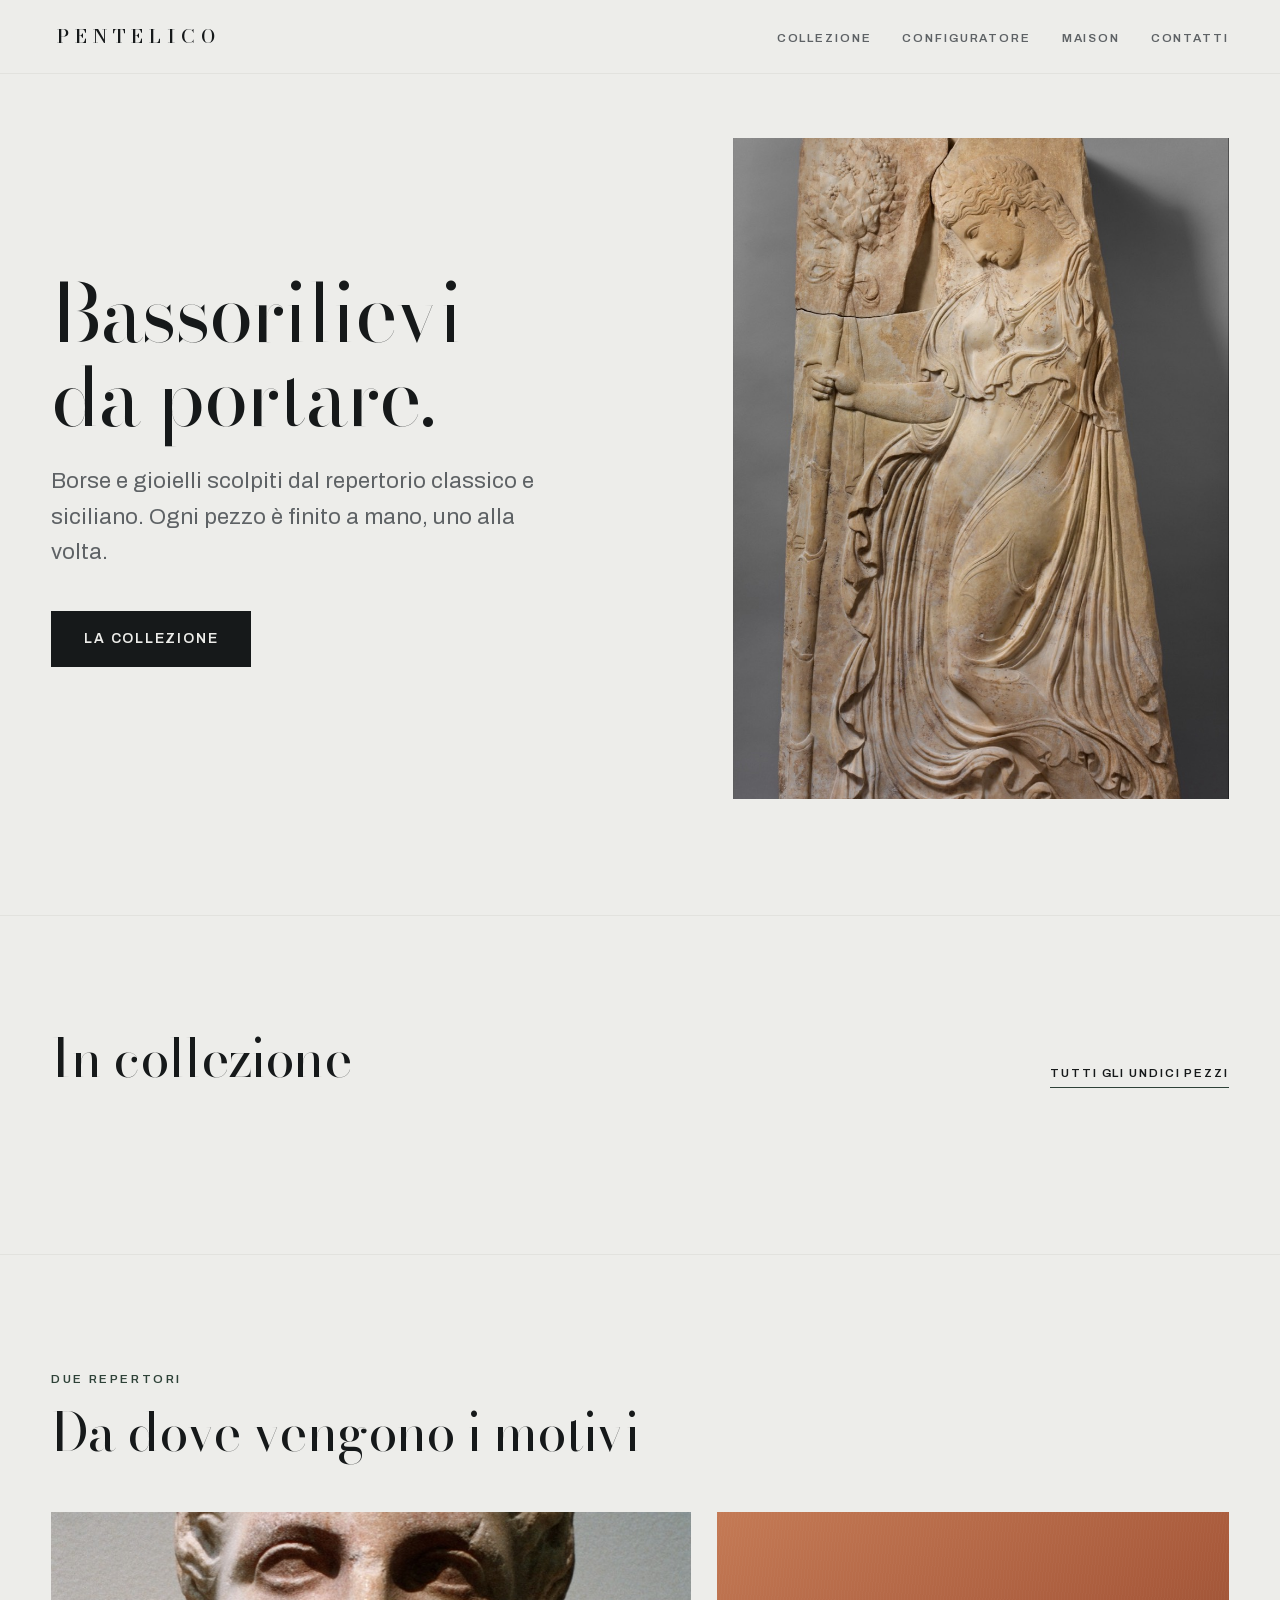
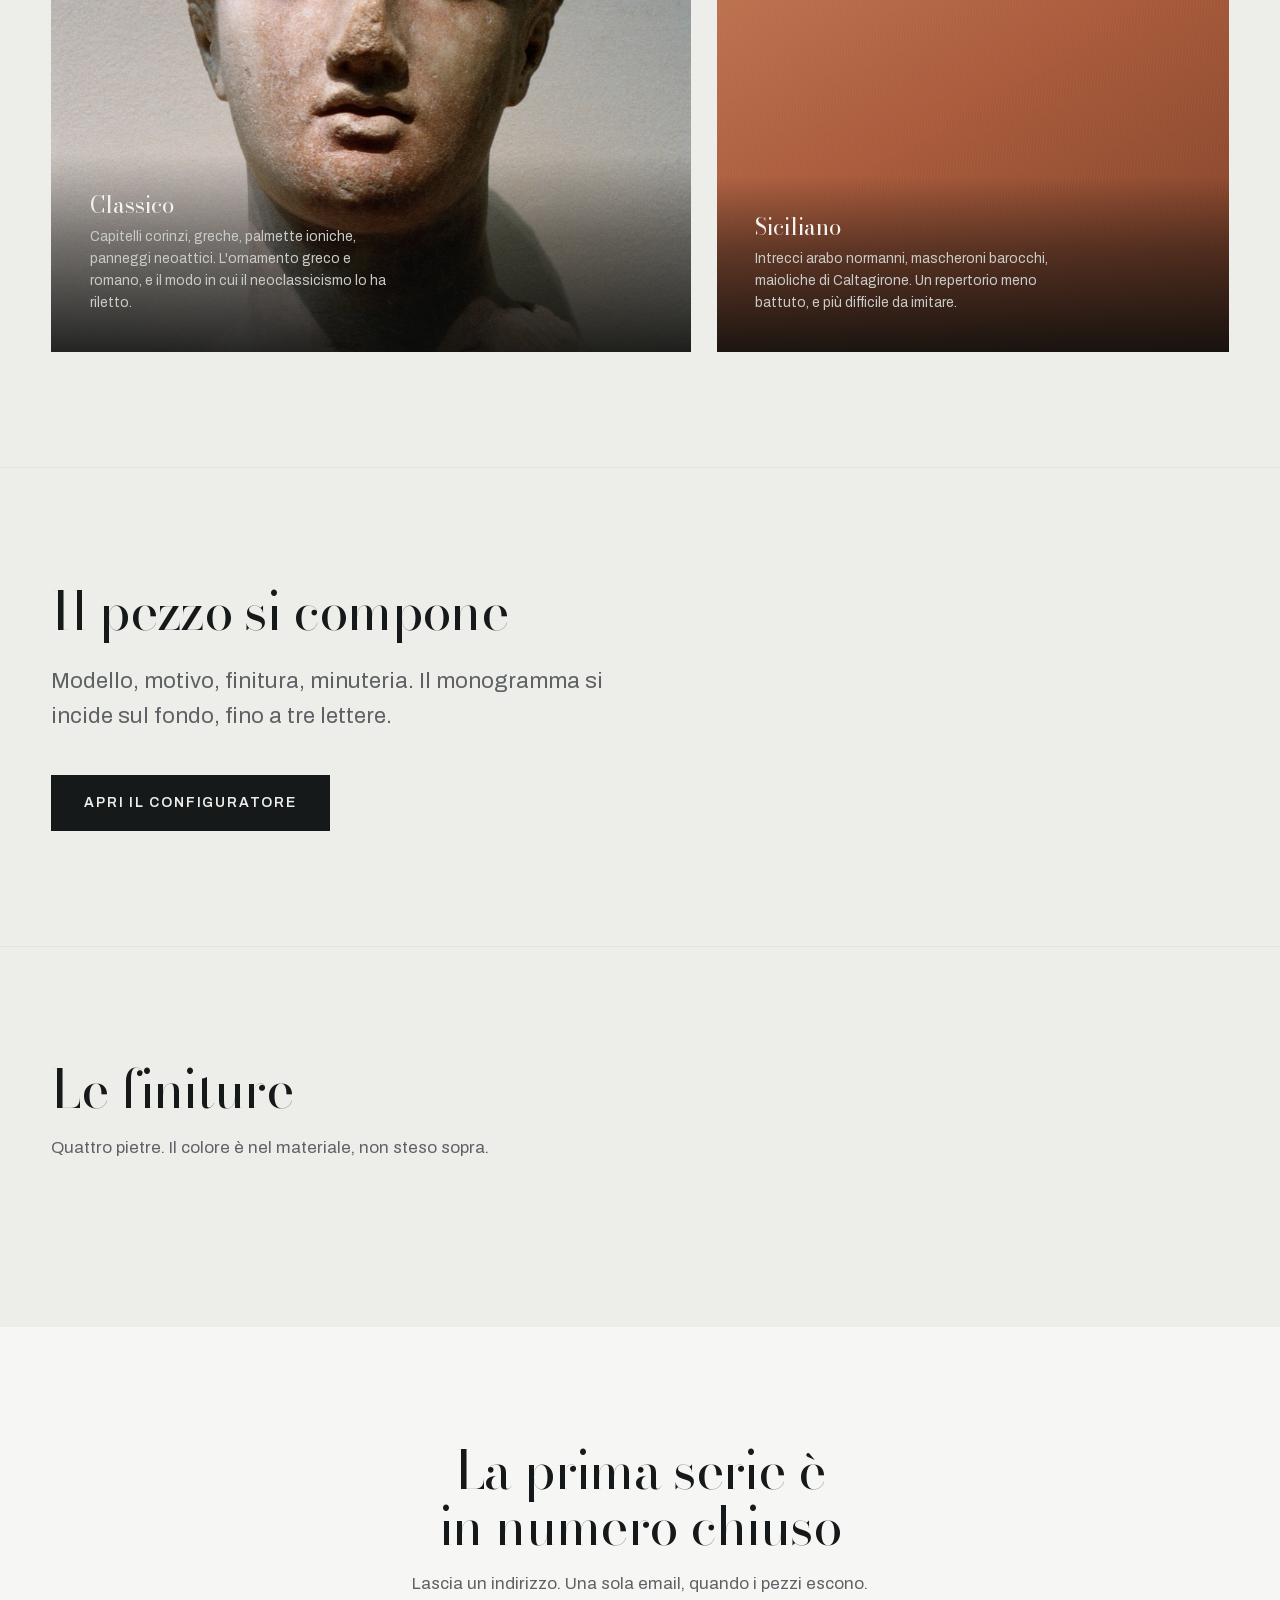
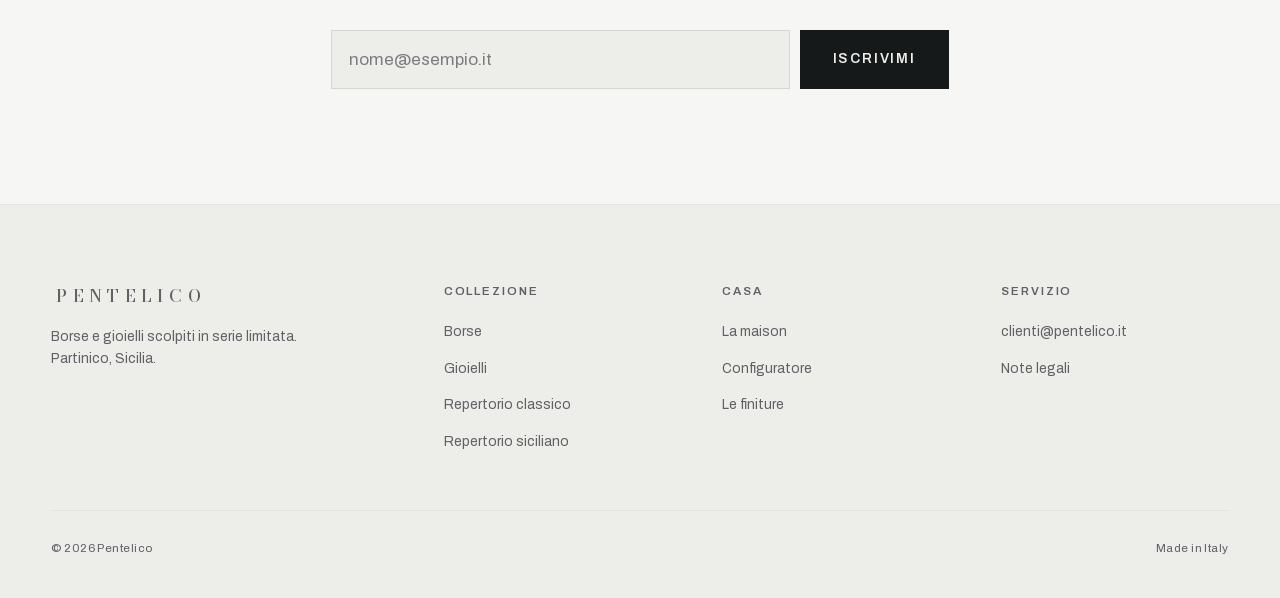
==== index.html @ 3a049d17 "Pentelico: il sito completo, catalogo e configuratore Sei pagine statiche, zero dipendenze, zero chi" ====
<!doctype html>
<html lang="it">
<head>
<meta charset="utf-8">
<script>document.documentElement.classList.add('js');</script>
<meta name="viewport" content="width=device-width, initial-scale=1">
<meta name="robots" content="noindex, nofollow">
<title>Pentelico | Bassorilievi da portare</title>
<meta name="description" content="Borse e gioielli scolpiti dal repertorio classico e siciliano. Serie limitata, finiture in marmo, minuteria in acciaio 316L.">
<link rel="canonical" href="https://www.pentelico.it/">
<meta property="og:type" content="website">
<meta property="og:locale" content="it_IT">
<meta property="og:site_name" content="Pentelico">
<meta property="og:title" content="Pentelico | Bassorilievi da portare">
<meta property="og:description" content="Borse e gioielli scolpiti dal repertorio classico e siciliano. Serie limitata, finiture in marmo, minuteria in acciaio 316L.">
<meta name="theme-color" content="#EDEDEA" media="(prefers-color-scheme: light)">
<meta name="theme-color" content="#131514" media="(prefers-color-scheme: dark)">
<link rel="preload" href="assets/fonts/bodoni-latin-var.woff2" as="font" type="font/woff2" crossorigin>
<link rel="preload" href="assets/fonts/archivo-latin-var.woff2" as="font" type="font/woff2" crossorigin>
<link rel="stylesheet" href="assets/css/site.css">
<link rel="icon" href="assets/img/favicon.svg" type="image/svg+xml">
</head>
<body>
<a class="salta" href="#contenuto">Salta al contenuto</a>
<header class="barra">
  <div class="wrap">
    <a class="marchio" href="index.html">PENTELICO</a>
    <nav aria-label="Navigazione principale">
      <button class="apri-menu" type="button" aria-expanded="false" aria-controls="menu" aria-label="Apri il menu">
        <!-- icona: Phosphor Icons, MIT -->
        <svg viewBox="0 0 256 256" fill="currentColor" aria-hidden="true"><path d="M228,128a12,12,0,0,1-12,12H40a12,12,0,0,1,0-24H216A12,12,0,0,1,228,128ZM40,76H216a12,12,0,0,0,0-24H40a12,12,0,0,0,0,24ZM216,180H40a12,12,0,0,0,0,24H216a12,12,0,0,0,0-24Z"/></svg>
      </button>
      <ul class="menu" id="menu">
        <li><a href="collezione.html">Collezione</a></li>
        <li><a href="configuratore.html">Configuratore</a></li>
        <li><a href="maison.html">Maison</a></li>
        <li><a href="index.html#iscrizione">Contatti</a></li>
      </ul>
    </nav>
  </div>
</header>

<main id="contenuto">

  <section class="apertura">
    <div class="wrap apertura-griglia">
      <div class="comparsa">
        <h1 class="display">Bassorilievi<br>da portare.</h1>
        <p class="prosa grande">Borse e gioielli scolpiti dal repertorio classico e siciliano. Ogni pezzo è finito a mano, uno alla volta.</p>
        <div class="azioni">
          <a class="btn btn-pieno" href="collezione.html">La collezione</a>
        </div>
      </div>
      <figure class="comparsa" style="--i:1">
        <img src="assets/img/menade.jpg" width="910" height="1500" fetchpriority="high"
             alt="Rilievo in marmo con una menade danzante, arte romana del I secolo, dal repertorio da cui nascono i motivi.">
      </figure>
    </div>
  </section>

  <section class="bay riga-alta">
    <div class="wrap">
      <div class="testata comparsa">
        <h2 class="display">In collezione</h2>
        <a class="altro" href="collezione.html">Tutti gli undici pezzi</a>
      </div>
      <div class="pezzi" id="evidenza"></div>
    </div>
  </section>

  <section class="bay riga-alta">
    <div class="wrap">
      <div class="comparsa">
        <p class="occhiello">Due repertori</p>
        <h2 class="display" style="margin-top:1rem">Da dove vengono i motivi</h2>
      </div>
      <div class="repertorio">
        <article class="rep comparsa">
          <img src="assets/img/testa.jpg" width="857" height="1200"
               alt="Testa in marmo di una divinità greca del IV secolo avanti Cristo.">
          <div class="rep-testo">
            <h3 class="display">Classico</h3>
            <p>Capitelli corinzi, greche, palmette ioniche, panneggi neoattici. L'ornamento greco e romano, e il modo in cui il neoclassicismo lo ha riletto.</p>
          </div>
        </article>
        <article class="rep comparsa" style="--i:1">
          <div class="lastra" style="background-image:linear-gradient(148deg,#C47A55 0%,#A95B3C 46%,#7C3F27 100%);position:absolute;inset:0"></div>
          <div class="rep-testo">
            <h3 class="display">Siciliano</h3>
            <p>Intrecci arabo normanni, mascheroni barocchi, maioliche di Caltagirone. Un repertorio meno battuto, e più difficile da imitare.</p>
          </div>
        </article>
      </div>
    </div>
  </section>

  <section class="bay riga-alta">
    <div class="wrap apertura-griglia comparsa">
      <div>
        <h2 class="display">Il pezzo si compone</h2>
        <p class="prosa grande" style="margin-top:1.5rem">Modello, motivo, finitura, minuteria. Il monogramma si incide sul fondo, fino a tre lettere.</p>
        <div class="azioni">
          <a class="btn btn-pieno" href="configuratore.html">Apri il configuratore</a>
        </div>
      </div>
      <div id="vetrina-config"></div>
    </div>
  </section>

  <section class="bay riga-alta" id="finiture">
    <div class="wrap">
      <div class="comparsa">
        <h2 class="display">Le finiture</h2>
        <p class="prosa" style="margin-top:1rem">Quattro pietre. Il colore è nel materiale, non steso sopra.</p>
      </div>
      <div class="finiture" id="griglia-finiture"></div>
    </div>
  </section>

  <section class="bay iscrizione" id="iscrizione">
    <div class="wrap comparsa">
      <h2 class="display">La prima serie è in numero chiuso</h2>
      <p class="prosa" style="margin-inline:auto;margin-top:1rem">Lascia un indirizzo. Una sola email, quando i pezzi escono.</p>
      <form id="modulo-iscrizione" novalidate>
        <div class="campo">
          <label for="email-iscrizione">Indirizzo email</label>
          <input type="email" id="email-iscrizione" name="email" required autocomplete="email" placeholder="nome@esempio.it">
        </div>
        <button type="submit" class="btn btn-pieno">Iscrivimi</button>
      </form>
      <p class="errore" id="errore-iscrizione" role="alert" hidden style="margin-top:.8rem"></p>
      <div class="esito" id="esito-iscrizione" role="status" hidden style="margin-top:2rem;text-align:left">
        <h3>Registrato.</h3>
        <p>Scriviamo una volta sola, quando la prima serie è pronta.</p>
      </div>
    </div>
  </section>

</main>
<footer class="piede">
  <div class="wrap">
    <div class="piede-griglia">
      <div>
        <a class="marchio" href="index.html">PENTELICO</a>
        <p class="prosa">Borse e gioielli scolpiti in serie limitata. Partinico, Sicilia.</p>
      </div>
      <div>
        <h3>Collezione</h3>
        <ul>
          <li><a href="collezione.html?tipo=borsa">Borse</a></li>
          <li><a href="collezione.html?tipo=gioiello">Gioielli</a></li>
          <li><a href="collezione.html?rep=classico">Repertorio classico</a></li>
          <li><a href="collezione.html?rep=siciliano">Repertorio siciliano</a></li>
        </ul>
      </div>
      <div>
        <h3>Casa</h3>
        <ul>
          <li><a href="maison.html">La maison</a></li>
          <li><a href="configuratore.html">Configuratore</a></li>
          <li><a href="index.html#finiture">Le finiture</a></li>
        </ul>
      </div>
      <div>
        <h3>Servizio</h3>
        <ul>
          <li><a href="mailto:clienti@pentelico.it">clienti@pentelico.it</a></li>
          <li><a href="legale.html">Note legali</a></li>
        </ul>
      </div>
    </div>
    <!-- TODO prima del lancio: ragione sociale e partita IVA su questa riga. -->
    <div class="coda">
      <span>&copy; 2026 Pentelico</span>
      <span>Made in Italy</span>
    </div>
  </div>
</footer>
<script src="assets/js/catalogo.js" defer></script>
<script src="assets/js/site.js" defer></script>
<script>
(function () {
  var C = window.PENTELICO;
  document.getElementById('evidenza').innerHTML =
    C.prodotti.filter(function (p) { return p.evidenza; }).map(window.PENTELICO_PEZZO).join('');
  document.getElementById('vetrina-config').innerHTML =
    window.PENTELICO_LASTRA('bardiglio', 'Su misura');
  document.getElementById('griglia-finiture').innerHTML = C.finiture.map(function (f, i) {
    return '<div class="fin comparsa" style="--i:' + i + '">' +
      window.PENTELICO_LASTRA(f.id, f.nome.split(' ').pop()) +
      '<h3>' + f.nome + '</h3><p>' + f.nota + '</p></div>';
  }).join('');
  window.PENTELICO_OSSERVA(document);
})();
</script>
</body>
</html>
---- assets/css/site.css ----
/* =========================================================================
   PENTELICO
   Display: Bodoni Moda, il carattere del neoclassicismo (Parma, 1790).
   Testo:   Archivo. Entrambi ospitati qui, nessuna chiamata esterna.
   Tema:    marmo (chiaro) di default, notte se il sistema lo chiede.
   Angoli:  raggio 0 ovunque. La pietra non ha angoli stondati.
   ========================================================================= */

@font-face {
  font-family: 'Bodoni Moda';
  src: url('../fonts/bodoni-latin-var.woff2') format('woff2-variations');
  font-weight: 400 700;
  font-style: normal;
  font-display: swap;
}
@font-face {
  font-family: 'Archivo';
  src: url('../fonts/archivo-latin-var.woff2') format('woff2-variations');
  font-weight: 400 600;
  font-style: normal;
  font-display: swap;
}

/* ───────── token: marmo ───────── */
:root {
  --bg:        #EDEDEA;
  --surface:   #F6F6F4;
  --sunken:    #E4E4E0;
  --line:      #D6D6D1;
  --line-soft: #E2E2DE;
  --ink:       #16191A;
  --ink-dim:   #5E6265;
  --verde:     #2E4238;
  --su-verde:  #F6F6F4;

  --step--2: clamp(0.70rem, 0.69rem + 0.06vw, 0.74rem);
  --step--1: clamp(0.80rem, 0.78rem + 0.10vw, 0.86rem);
  --step-0:  clamp(0.98rem, 0.96rem + 0.14vw, 1.06rem);
  --step-1:  clamp(1.18rem, 1.10rem + 0.36vw, 1.40rem);
  --step-2:  clamp(1.55rem, 1.32rem + 1.10vw, 2.30rem);
  --step-3:  clamp(2.00rem, 1.55rem + 2.30vw, 3.30rem);
  --step-4:  clamp(2.60rem, 1.70rem + 4.60vw, 5.00rem);

  --gutter: clamp(1.25rem, 4vw, 3.75rem);
  --bay:    clamp(4.5rem, 9vw, 9rem);
  --wrap:   1360px;
  --ease:   cubic-bezier(.16, 1, .3, 1);
  color-scheme: light;
}

/* ───────── token: notte ───────── */
@media (prefers-color-scheme: dark) {
  :root {
    --bg:        #131514;
    --surface:   #1A1D1B;
    --sunken:    #0E100F;
    --line:      #2B2F2C;
    --line-soft: #212523;
    --ink:       #EDEDEA;
    --ink-dim:   #979B98;
    --verde:     #9DB3A3;
    --su-verde:  #131514;
    color-scheme: dark;
  }
}

/* ───────── reset ───────── */
*, *::before, *::after { box-sizing: border-box; }
* { margin: 0; }
html { -webkit-text-size-adjust: 100%; scroll-behavior: smooth; }
@media (prefers-reduced-motion: reduce) { html { scroll-behavior: auto; } }

body {
  background: var(--bg);
  color: var(--ink);
  font-family: 'Archivo', system-ui, -apple-system, sans-serif;
  font-size: var(--step-0);
  line-height: 1.6;
  font-synthesis-weight: none;
  -webkit-font-smoothing: antialiased;
  overflow-x: hidden;
}
img { display: block; max-width: 100%; height: auto; }
svg { display: block; }
button, input, select, textarea { font: inherit; color: inherit; border-radius: 0; }
button { background: none; border: 0; cursor: pointer; }
a { color: inherit; }
:focus-visible { outline: 2px solid var(--verde); outline-offset: 3px; }
[hidden] { display: none !important; }

.wrap { width: 100%; max-width: var(--wrap); margin-inline: auto; padding-inline: var(--gutter); }
.wrap-stretto { max-width: 880px; }

.salta { position: absolute; left: -9999px; top: 0; background: var(--ink); color: var(--bg); padding: .75rem 1rem; z-index: 200; }
.salta:focus { left: 0; }

/* ───────── tipografia ───────── */
.display {
  font-family: 'Bodoni Moda', 'Didot', 'Times New Roman', serif;
  font-optical-sizing: auto;
  font-weight: 400;
  letter-spacing: -0.012em;
  line-height: 1.06;
  text-wrap: balance;
}
h1.display { font-size: var(--step-4); }
h2.display { font-size: var(--step-3); }
h3.display { font-size: var(--step-1); line-height: 1.2; letter-spacing: 0; }

.occhiello {
  font-family: 'Archivo', sans-serif;
  font-size: var(--step--2);
  font-weight: 600;
  letter-spacing: 0.22em;
  text-transform: uppercase;
  color: var(--verde);
}
.prosa { max-width: 60ch; color: var(--ink-dim); }
.prosa + .prosa { margin-top: 1rem; }
.grande { font-size: var(--step-1); }

/* ───────── bottoni ───────── */
.btn {
  display: inline-flex; align-items: center; justify-content: center; gap: .7rem;
  white-space: nowrap; padding: 1rem 2rem;
  font-size: var(--step--1); font-weight: 600;
  letter-spacing: 0.13em; text-transform: uppercase; text-decoration: none;
  border: 1px solid transparent;
  transition: transform .3s var(--ease), background-color .3s var(--ease),
              border-color .3s var(--ease), color .3s var(--ease);
}
.btn-pieno { background: var(--ink); color: var(--bg); }
.btn-pieno:hover { transform: translateY(-2px); }
.btn-vuoto { border-color: var(--ink); color: var(--ink); }
.btn-vuoto:hover { background: var(--ink); color: var(--bg); transform: translateY(-2px); }
.btn:active { transform: translateY(0) scale(.985); }
.btn[disabled] { opacity: .45; pointer-events: none; }
.btn-largo { width: 100%; }
@media (prefers-reduced-motion: reduce) { .btn, .btn:hover { transition: none; transform: none; } }

/* ───────── barra ───────── */
.barra {
  position: sticky; top: 0; z-index: 60; height: 74px; display: flex; align-items: center;
  background: color-mix(in srgb, var(--bg) 86%, transparent);
  backdrop-filter: blur(16px); -webkit-backdrop-filter: blur(16px);
  border-bottom: 1px solid var(--line-soft);
}
@supports not (backdrop-filter: blur(1px)) { .barra { background: var(--bg); } }
.barra .wrap { display: flex; align-items: center; justify-content: space-between; gap: 1.5rem; }
.marchio {
  font-family: 'Bodoni Moda', serif; font-weight: 500; font-size: 1.22rem;
  letter-spacing: 0.30em; text-decoration: none; text-indent: 0.30em; white-space: nowrap;
}
.menu { display: flex; align-items: center; gap: clamp(1.2rem, 2.4vw, 2.4rem); list-style: none; padding: 0; }
.menu a {
  font-size: var(--step--2); font-weight: 600; letter-spacing: 0.16em; text-transform: uppercase;
  text-decoration: none; color: var(--ink-dim); padding-block: .5rem;
  border-bottom: 1px solid transparent; transition: color .25s var(--ease), border-color .25s var(--ease);
}
.menu a:hover, .menu a[aria-current="page"] { color: var(--ink); border-bottom-color: var(--verde); }
.barra .btn { padding: .7rem 1.3rem; }
.apri-menu { display: none; padding: .5rem; margin-right: -.5rem; }
.apri-menu svg { width: 1.5rem; height: 1.5rem; }

@media (max-width: 900px) {
  .barra .btn { display: none; }
  .apri-menu { display: block; }
  .menu {
    position: fixed; inset: 74px 0 auto 0; z-index: 59;
    flex-direction: column; align-items: stretch; gap: 0;
    background: var(--bg); border-bottom: 1px solid var(--line);
    padding: 1rem var(--gutter) 2rem;
  }
  .menu[hidden] { display: none; }
  .menu a { font-size: var(--step-0); letter-spacing: .08em; padding-block: 1rem; border-bottom: 1px solid var(--line-soft); }
}

/* ───────── lastre: il materiale ───────── */
/* Non sono fotografie di prodotto: sono campioni di finitura.
   Quando arrivano gli scatti, un <img> prende il posto del <div>. */
.lastra { position: relative; overflow: hidden; background: var(--sunken); isolation: isolate; }
.lastra::after {
  content: ""; position: absolute; inset: 0; z-index: 2; pointer-events: none; opacity: .42;
  background-image: repeating-linear-gradient(96deg, rgb(255 255 255 / .05) 0 1px, transparent 1px 3px);
}
.lastra > .sigla {
  position: absolute; inset-inline: 0; bottom: 1.1rem; z-index: 3; text-align: center;
  font-family: 'Bodoni Moda', serif; font-size: var(--step--2);
  letter-spacing: 0.30em; text-transform: uppercase; opacity: .55;
}
.f-scuro { color: #16191A; }
.f-chiaro { color: #F6F6F4; }

/* ───────── apertura ───────── */
.apertura { padding-block: clamp(2.5rem, 5vw, 4.5rem) var(--bay); }
.apertura-griglia {
  display: grid; grid-template-columns: minmax(0, 1fr) minmax(0, .82fr);
  gap: clamp(2rem, 6vw, 5.5rem); align-items: center;
}
.apertura h1 { margin-bottom: 1.5rem; }
.apertura .prosa { font-size: var(--step-1); max-width: 40ch; }
.azioni { display: flex; flex-wrap: wrap; gap: .8rem; margin-top: 2.5rem; }
.apertura figure { margin: 0; }
.apertura img { width: 100%; aspect-ratio: 3 / 4; object-fit: cover; object-position: 50% 30%; }
@media (max-width: 940px) {
  .apertura-griglia { grid-template-columns: 1fr; gap: 2.5rem; }
  .apertura img { aspect-ratio: 4 / 3; }
}

/* ───────── sezioni ───────── */
.bay { padding-block: var(--bay); }
.riga-alta { border-top: 1px solid var(--line-soft); }
.testata { display: flex; flex-wrap: wrap; align-items: baseline; justify-content: space-between; gap: 1rem 2rem; }
.testata .altro {
  font-size: var(--step--2); font-weight: 600; letter-spacing: .16em; text-transform: uppercase;
  text-decoration: none; border-bottom: 1px solid var(--verde); padding-bottom: .25rem;
}

/* ───────── griglia dei pezzi ───────── */
.pezzi { display: grid; grid-template-columns: repeat(4, minmax(0, 1fr)); gap: clamp(1rem, 2vw, 1.75rem); margin-top: clamp(2.5rem, 4vw, 3.5rem); }
.pezzi-3 { grid-template-columns: repeat(3, minmax(0, 1fr)); }
@media (max-width: 1000px) { .pezzi, .pezzi-3 { grid-template-columns: repeat(2, minmax(0, 1fr)); } }
@media (max-width: 560px)  { .pezzi, .pezzi-3 { grid-template-columns: 1fr; gap: 2rem; } }

.pezzo { display: block; text-decoration: none; }
.pezzo .lastra { aspect-ratio: 4 / 5; transition: transform .5s var(--ease); }
.pezzo:hover .lastra { transform: translateY(-4px); }
.pezzo-dati { display: flex; justify-content: space-between; align-items: baseline; gap: 1rem; margin-top: .95rem; }
.pezzo-nome { font-family: 'Bodoni Moda', serif; font-size: var(--step-1); letter-spacing: 0; }
.pezzo-prezzo { font-family: 'Bodoni Moda', serif; font-size: var(--step-0); white-space: nowrap; }
.pezzo-sogg { color: var(--ink-dim); font-size: var(--step--1); margin-top: .15rem; max-width: 32ch; }
@media (prefers-reduced-motion: reduce) { .pezzo:hover .lastra { transform: none; } }

/* ───────── repertorio: due lastre grandi ───────── */
.repertorio { display: grid; grid-template-columns: minmax(0, 1.25fr) minmax(0, 1fr); gap: clamp(1rem, 2vw, 1.75rem); margin-top: clamp(2.5rem, 4vw, 3.5rem); }
.rep { position: relative; overflow: hidden; min-height: 440px; display: flex; align-items: flex-end; }
.rep img { position: absolute; inset: 0; width: 100%; height: 100%; object-fit: cover; z-index: 0; }
.rep-testo {
  position: relative; z-index: 2; width: 100%; padding: clamp(1.5rem, 3vw, 2.5rem);
  background: linear-gradient(to top, rgb(10 12 11 / .88) 0%, rgb(10 12 11 / .45) 58%, transparent 100%);
  color: #F2F2EF;
}
.rep-testo p { color: #C9CBC8; font-size: var(--step--1); margin-top: .45rem; max-width: 38ch; }
@media (max-width: 820px) { .repertorio { grid-template-columns: 1fr; } .rep { min-height: 340px; } }

/* ───────── finiture in fila ───────── */
.finiture { display: grid; grid-template-columns: repeat(4, minmax(0, 1fr)); gap: clamp(1rem, 2vw, 1.5rem); margin-top: clamp(2.5rem, 4vw, 3.5rem); }
.fin .lastra { aspect-ratio: 1 / 1; }
.fin h3 { font-family: 'Bodoni Moda', serif; font-size: var(--step-1); margin-top: .9rem; }
.fin p { color: var(--ink-dim); font-size: var(--step--1); margin-top: .2rem; }
@media (max-width: 760px) { .finiture { grid-template-columns: repeat(2, minmax(0, 1fr)); } }

/* ───────── filtri ───────── */
.filtri { display: flex; flex-wrap: wrap; gap: .5rem; margin-top: 2.5rem; padding-bottom: 2rem; border-bottom: 1px solid var(--line-soft); }
.filtro {
  padding: .6rem 1.15rem; border: 1px solid var(--line);
  font-size: var(--step--2); font-weight: 600; letter-spacing: .13em; text-transform: uppercase;
  color: var(--ink-dim); transition: all .25s var(--ease);
}
.filtro:hover { border-color: var(--ink); color: var(--ink); }
.filtro[aria-pressed="true"] { background: var(--ink); border-color: var(--ink); color: var(--bg); }
.conteggio { margin-top: 1.75rem; font-size: var(--step--1); color: var(--ink-dim); }
.vuoto { padding: 4rem 0; text-align: center; color: var(--ink-dim); }

/* ───────── scheda prodotto ───────── */
.scheda { display: grid; grid-template-columns: minmax(0, 1.1fr) minmax(0, .9fr); gap: clamp(2rem, 5vw, 4.5rem); align-items: start; padding-block: clamp(2rem, 4vw, 3.5rem) var(--bay); }
.scheda-vista { position: sticky; top: 100px; }
.scheda-vista .lastra { aspect-ratio: 4 / 5; }
.scheda h1 { margin-bottom: .5rem; }
.scheda .soggetto { color: var(--ink-dim); font-size: var(--step-1); }
.scheda .prezzo { font-family: 'Bodoni Moda', serif; font-size: var(--step-2); margin-block: 1.75rem 1.5rem; }
.dettagli { list-style: none; padding: 0; margin-top: 2.5rem; border-top: 1px solid var(--line-soft); }
.dettagli li { display: flex; justify-content: space-between; gap: 2rem; padding: .85rem 0; border-bottom: 1px solid var(--line-soft); font-size: var(--step--1); }
.dettagli dt, .dettagli .voce { color: var(--ink-dim); }
.dettagli .valore { text-align: right; }
@media (max-width: 900px) { .scheda { grid-template-columns: 1fr; } .scheda-vista { position: static; } }

/* ───────── scelte: finiture e minuterie ───────── */
.scelta { margin-top: 2rem; }
.scelta > .etichetta { display: flex; justify-content: space-between; align-items: baseline; gap: 1rem; margin-bottom: .8rem; font-size: var(--step--2); font-weight: 600; letter-spacing: .16em; text-transform: uppercase; color: var(--ink-dim); }
.scelta > .etichetta .scelto { letter-spacing: .02em; text-transform: none; font-weight: 400; color: var(--ink); font-family: 'Bodoni Moda', serif; font-size: var(--step-0); }
.gruppo { display: flex; flex-wrap: wrap; gap: .6rem; }
.pastiglia { padding: .7rem 1.1rem; border: 1px solid var(--line); font-size: var(--step--1); transition: all .25s var(--ease); }
.pastiglia:hover { border-color: var(--ink); }
.pastiglia[aria-pressed="true"] { border-color: var(--ink); box-shadow: inset 0 0 0 1px var(--ink); }
.campione { display: flex; align-items: center; gap: .6rem; }
.campione i { width: 1.15rem; height: 1.15rem; display: block; border: 1px solid rgb(0 0 0 / .18); }

/* ───────── configuratore ───────── */
.config { display: grid; grid-template-columns: minmax(0, 1fr) minmax(0, .92fr); gap: clamp(2rem, 5vw, 4.5rem); align-items: start; padding-block: clamp(2rem, 4vw, 3.5rem) var(--bay); }
.config-vista { position: sticky; top: 100px; }
.config-vista .lastra { aspect-ratio: 4 / 5; transition: background-image .5s var(--ease); }
.passo { padding-block: 2rem; border-top: 1px solid var(--line-soft); }
.passo:first-of-type { border-top: 0; padding-top: 0; }
.passo h2 { font-family: 'Bodoni Moda', serif; font-size: var(--step-1); margin-bottom: 1rem; }
.riepilogo { margin-top: 2.5rem; padding: 1.75rem; background: var(--surface); border: 1px solid var(--line); }
.riepilogo dl { display: grid; grid-template-columns: auto 1fr; gap: .55rem 1.5rem; font-size: var(--step--1); margin-bottom: 1.5rem; }
.riepilogo dt { color: var(--ink-dim); }
.riepilogo dd { margin: 0; text-align: right; }
.riepilogo .totale { display: flex; justify-content: space-between; align-items: baseline; padding-top: 1.25rem; border-top: 1px solid var(--line); margin-bottom: 1.5rem; }
.riepilogo .totale span { font-size: var(--step--2); font-weight: 600; letter-spacing: .16em; text-transform: uppercase; color: var(--ink-dim); }
.riepilogo .totale strong { font-family: 'Bodoni Moda', serif; font-size: var(--step-2); font-weight: 400; }
.interruttore { display: flex; align-items: flex-start; gap: .75rem; font-size: var(--step--1); color: var(--ink-dim); }
.interruttore input { margin-top: .3rem; width: 1.05rem; height: 1.05rem; accent-color: var(--verde); flex: none; }
.iniziali { margin-top: .9rem; }
.iniziali input { width: 9rem; background: var(--bg); border: 1px solid var(--line); padding: .7rem .9rem; text-transform: uppercase; letter-spacing: .2em; }
@media (max-width: 900px) { .config { grid-template-columns: 1fr; } .config-vista { position: static; } }

/* ───────── modulo ───────── */
.campo { display: grid; gap: .5rem; margin-bottom: 1.1rem; }
.campo label { font-size: var(--step--2); font-weight: 600; letter-spacing: .16em; text-transform: uppercase; color: var(--ink-dim); }
.campo input { background: var(--bg); border: 1px solid var(--line); padding: .95rem 1.05rem; transition: border-color .25s var(--ease); }
.campo input::placeholder { color: var(--ink-dim); opacity: .8; }
.campo input:hover { border-color: var(--ink-dim); }
.errore { font-size: var(--step--1); color: #B3402B; font-weight: 600; }
@media (prefers-color-scheme: dark) { .errore { color: #E68F79; } }
.esito { border: 1px solid var(--line); border-left: 3px solid var(--verde); background: var(--surface); padding: 1.4rem 1.6rem; }
.esito h3 { font-family: 'Bodoni Moda', serif; font-size: var(--step-1); margin-bottom: .35rem; }
.esito p { color: var(--ink-dim); font-size: var(--step--1); }

.iscrizione { background: var(--surface); }
.iscrizione .wrap { max-width: 720px; text-align: center; }
.iscrizione form { display: flex; gap: .6rem; margin-top: 2rem; }
.iscrizione .campo { flex: 1; margin: 0; }
.iscrizione .campo label { position: absolute; left: -9999px; }
@media (max-width: 620px) { .iscrizione form { flex-direction: column; } }

/* ───────── piede ───────── */
.piede { border-top: 1px solid var(--line-soft); padding-block: clamp(3.5rem, 6vw, 5rem) 2.5rem; }
.piede-griglia { display: grid; grid-template-columns: minmax(0, 1.5fr) repeat(3, minmax(0, 1fr)); gap: clamp(2rem, 4vw, 3.5rem); margin-bottom: 3.5rem; }
.piede .marchio { font-size: 1.1rem; display: inline-block; margin-bottom: 1rem; }
.piede h3 { font-size: var(--step--2); font-weight: 600; letter-spacing: .16em; text-transform: uppercase; color: var(--ink-dim); margin-bottom: 1rem; }
.piede ul { list-style: none; padding: 0; display: grid; gap: .6rem; }
.piede a { font-size: var(--step--1); color: var(--ink-dim); text-decoration: none; transition: color .25s var(--ease); }
.piede a:hover { color: var(--ink); }
.piede .prosa { font-size: var(--step--1); max-width: 34ch; }
.coda { border-top: 1px solid var(--line-soft); padding-top: 1.75rem; display: flex; flex-wrap: wrap; gap: .6rem 2rem; justify-content: space-between; font-size: var(--step--2); color: var(--ink-dim); letter-spacing: .04em; }
@media (max-width: 860px) { .piede-griglia { grid-template-columns: 1fr 1fr; } }
@media (max-width: 520px) { .piede-griglia { grid-template-columns: 1fr; } }

/* ───────── pagine di testo ───────── */
.testo { padding-block: clamp(3.5rem, 7vw, 6rem); }
.testo .wrap { max-width: 780px; }
.testo h1 { margin-bottom: 1.5rem; }
.testo h2 { font-family: 'Bodoni Moda', serif; font-size: var(--step-2); font-weight: 400; margin-top: 3rem; margin-bottom: 1rem; padding-top: 1.75rem; border-top: 1px solid var(--line-soft); }
.testo p, .testo li { color: var(--ink-dim); max-width: 68ch; }
.testo p + p { margin-top: 1rem; }
.testo ul { margin-top: 1rem; padding-left: 1.1rem; display: grid; gap: .5rem; }
.testo a { color: var(--ink); text-decoration-color: var(--verde); text-underline-offset: 3px; }
.testo .aggiornato { font-size: var(--step--1); margin-top: 3rem; }
.centrata { min-height: 58vh; display: grid; place-content: center; text-align: center; gap: 1.5rem; }
.centrata .azioni { justify-content: center; }

/* ───────── comparsa ───────── */
@media (prefers-reduced-motion: no-preference) {
  .js .comparsa { opacity: 0; transform: translateY(20px); transition: opacity .8s var(--ease), transform .8s var(--ease); transition-delay: calc(var(--i, 0) * 80ms); }
  .js .comparsa.vista { opacity: 1; transform: none; }
}
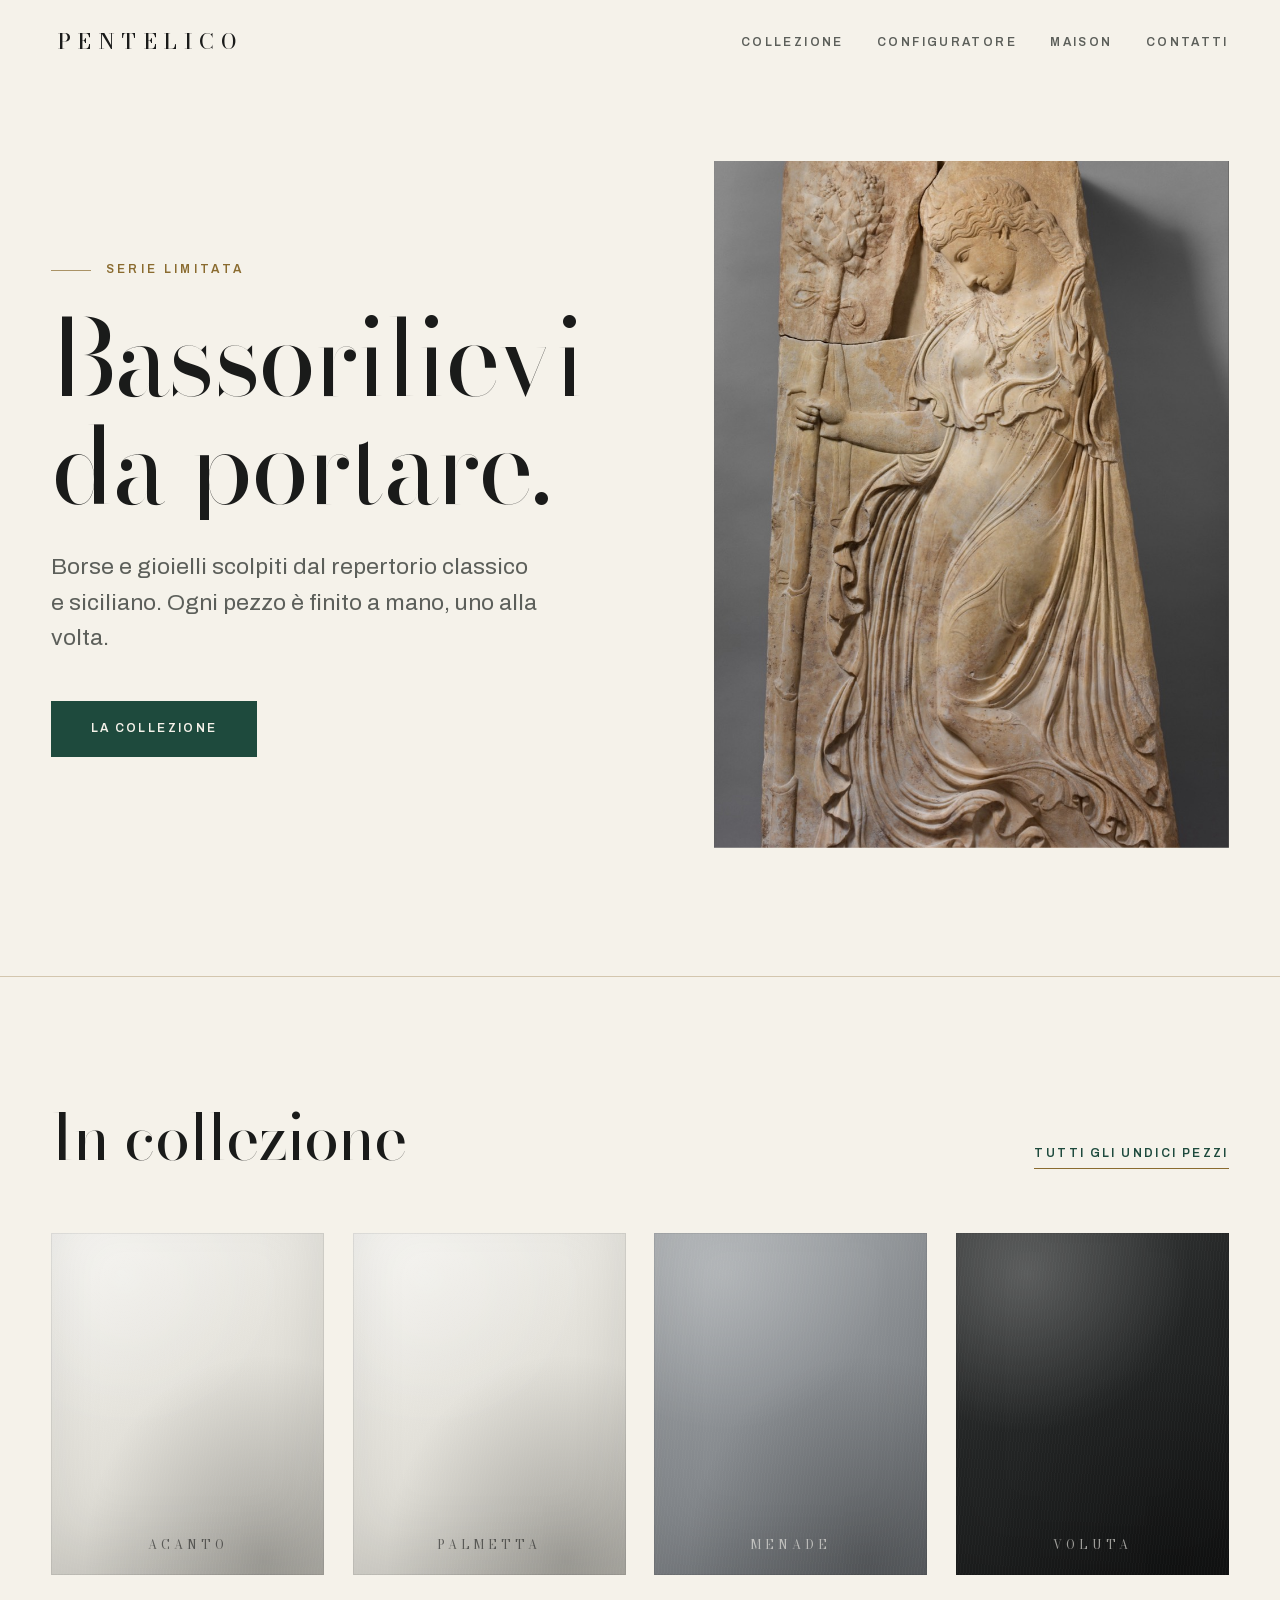
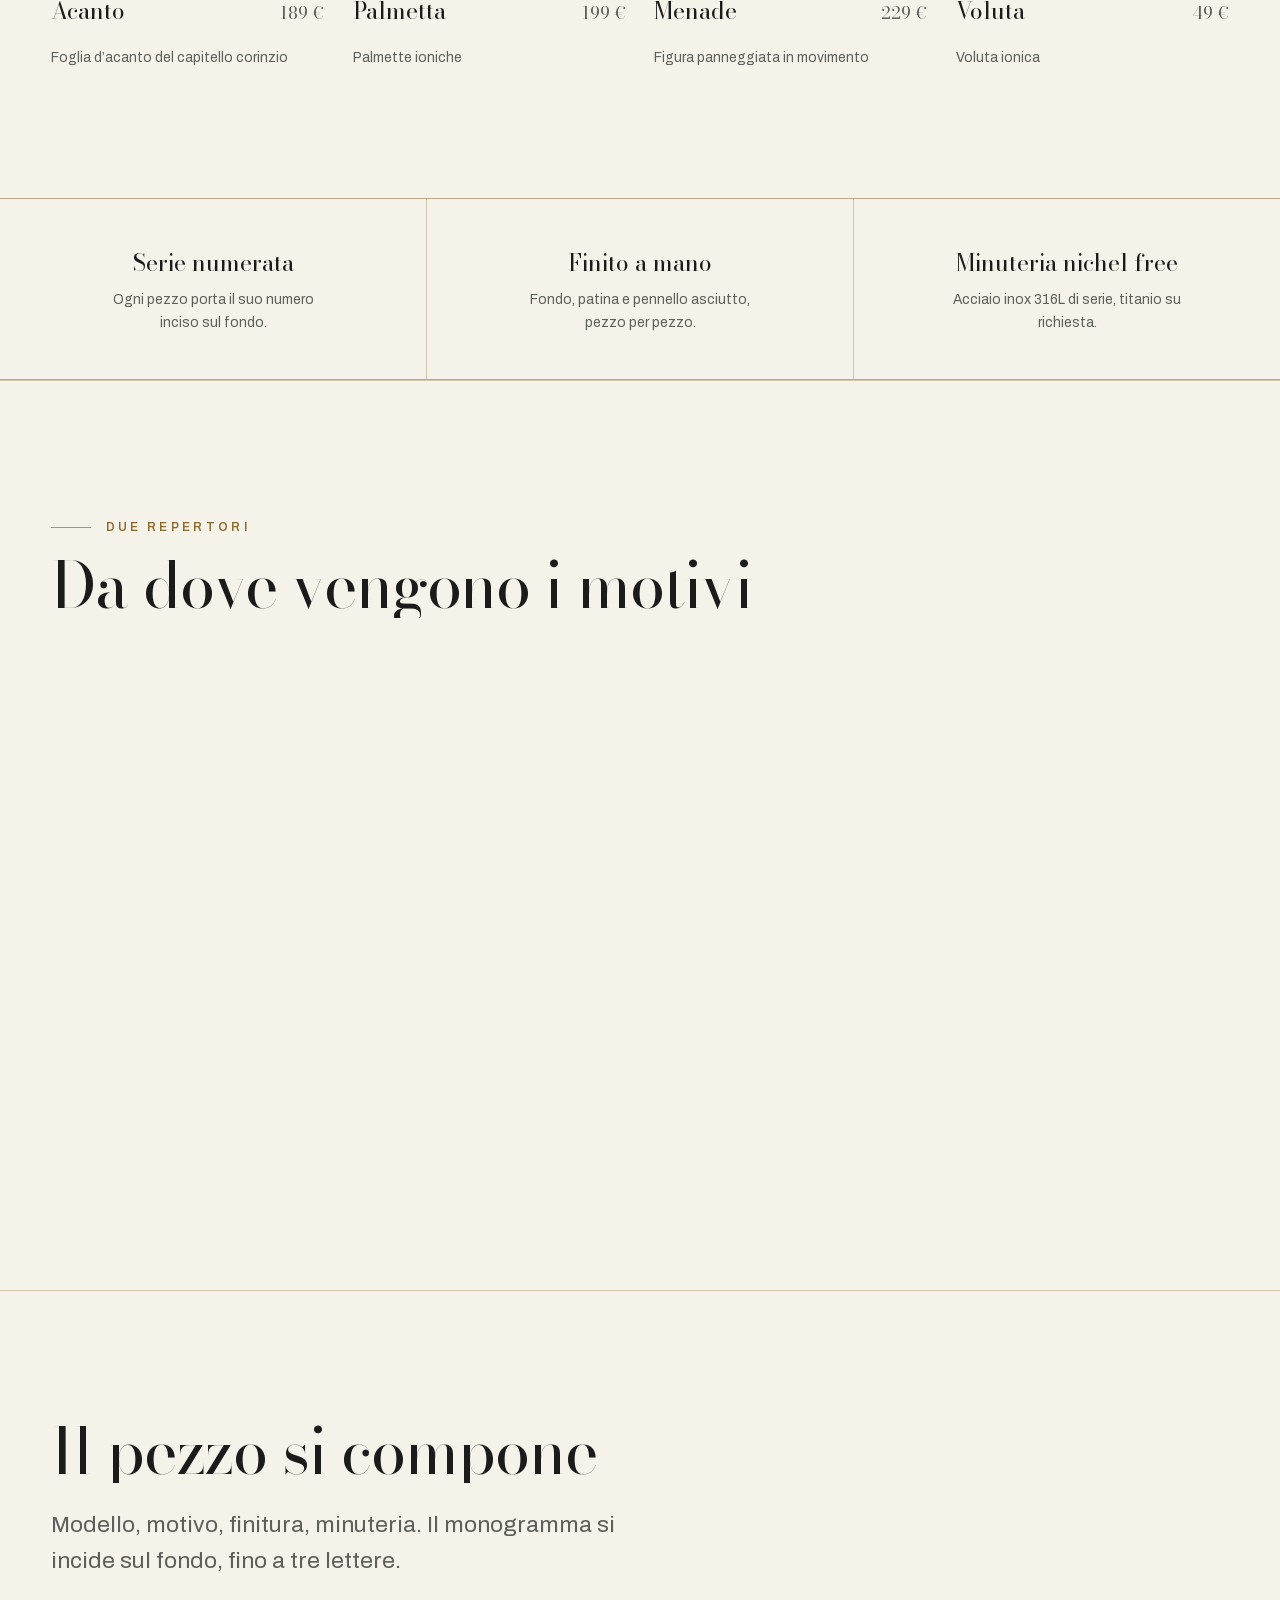
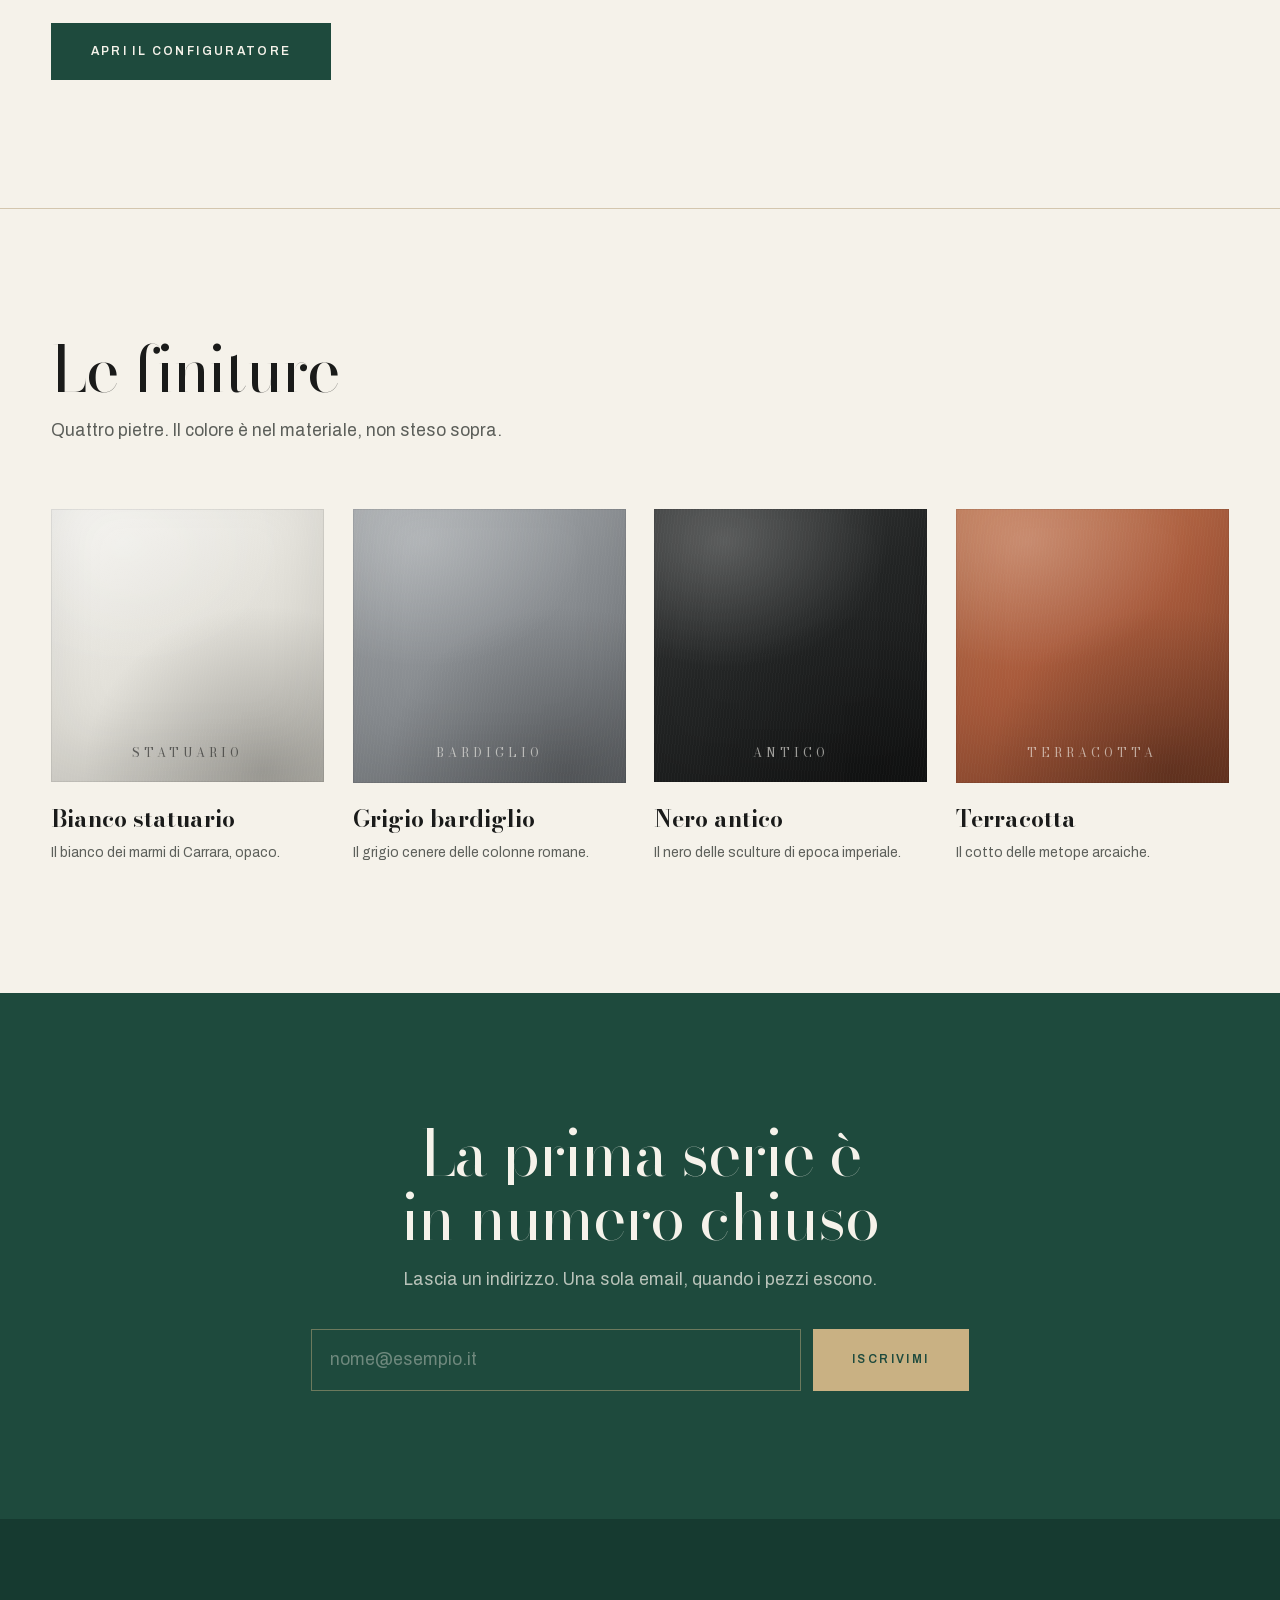
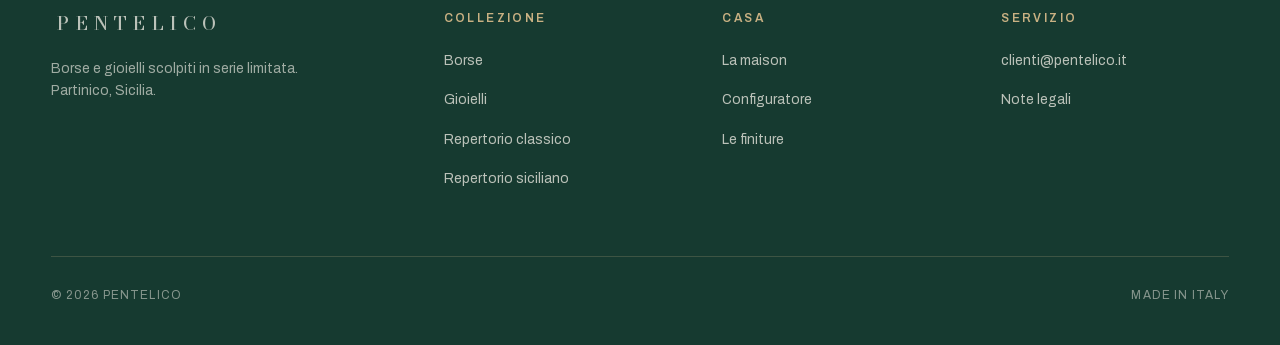
==== commit feaaf967: "Palette del riferimento, tema notte tolto, e il difetto che rompeva collezione e configuratore" ====
--- a/index.html
+++ b/index.html
@@ -13,8 +13,7 @@
 <meta property="og:site_name" content="Pentelico">
 <meta property="og:title" content="Pentelico | Bassorilievi da portare">
 <meta property="og:description" content="Borse e gioielli scolpiti dal repertorio classico e siciliano. Serie limitata, finiture in marmo, minuteria in acciaio 316L.">
-<meta name="theme-color" content="#EDEDEA" media="(prefers-color-scheme: light)">
-<meta name="theme-color" content="#131514" media="(prefers-color-scheme: dark)">
+<meta name="theme-color" content="#F5F2EA">
 <link rel="preload" href="assets/fonts/bodoni-latin-var.woff2" as="font" type="font/woff2" crossorigin>
 <link rel="preload" href="assets/fonts/archivo-latin-var.woff2" as="font" type="font/woff2" crossorigin>
 <link rel="stylesheet" href="assets/css/site.css">
@@ -45,15 +44,16 @@
   <section class="apertura">
     <div class="wrap apertura-griglia">
       <div class="comparsa">
+        <p class="occhiello">Serie limitata</p>
         <h1 class="display">Bassorilievi<br>da portare.</h1>
         <p class="prosa grande">Borse e gioielli scolpiti dal repertorio classico e siciliano. Ogni pezzo è finito a mano, uno alla volta.</p>
         <div class="azioni">
           <a class="btn btn-pieno" href="collezione.html">La collezione</a>
         </div>
       </div>
-      <figure class="comparsa" style="--i:1">
-        <img src="assets/img/menade.jpg" width="910" height="1500" fetchpriority="high"
-             alt="Rilievo in marmo con una menade danzante, arte romana del I secolo, dal repertorio da cui nascono i motivi.">
+      <figure style="--i:1">
+        <div class="telaio"><img src="assets/img/menade.jpg" width="910" height="1500" fetchpriority="high"
+             alt="Rilievo in marmo con una menade danzante, arte romana del I secolo, dal repertorio da cui nascono i motivi."></div>
       </figure>
     </div>
   </section>
@@ -65,6 +65,22 @@
         <a class="altro" href="collezione.html">Tutti gli undici pezzi</a>
       </div>
       <div class="pezzi" id="evidenza"></div>
+    </div>
+  </section>
+
+
+  <section class="servizio">
+    <div class="comparsa">
+      <h3>Serie numerata</h3>
+      <p>Ogni pezzo porta il suo numero inciso sul fondo.</p>
+    </div>
+    <div class="comparsa" style="--i:1">
+      <h3>Finito a mano</h3>
+      <p>Fondo, patina e pennello asciutto, pezzo per pezzo.</p>
+    </div>
+    <div class="comparsa" style="--i:2">
+      <h3>Minuteria nichel free</h3>
+      <p>Acciaio inox 316L di serie, titanio su richiesta.</p>
     </div>
   </section>
 
@@ -179,6 +195,9 @@
 <script src="assets/js/catalogo.js" defer></script>
 <script src="assets/js/site.js" defer></script>
 <script>
+/* Gli script di pagina devono girare DOPO catalogo.js e site.js, che sono defer.
+   Se il catalogo c'e' gia' (anteprima) si parte subito, altrimenti si aspetta il DOM. */
+(function __avvia(f) { if (window.PENTELICO) { f(); } else { document.addEventListener('DOMContentLoaded', f); } })(function () {
 (function () {
   var C = window.PENTELICO;
   document.getElementById('evidenza').innerHTML =
@@ -192,6 +211,7 @@
   }).join('');
   window.PENTELICO_OSSERVA(document);
 })();
+});
 </script>
 </body>
 </html>
--- a/assets/css/site.css
+++ b/assets/css/site.css
@@ -1,83 +1,64 @@
 /* =========================================================================
    PENTELICO
+   Palette: avorio, verde antico, oro brunito. Riferimento dichiarato dal
+   committente: relievum.it, che lavora su crema + verde profondo + oro.
    Display: Bodoni Moda, il carattere del neoclassicismo (Parma, 1790).
    Testo:   Archivo. Entrambi ospitati qui, nessuna chiamata esterna.
-   Tema:    marmo (chiaro) di default, notte se il sistema lo chiede.
-   Angoli:  raggio 0 ovunque. La pietra non ha angoli stondati.
+   TEMA UNICO CHIARO: un marchio di marmo non ha una variante notte.
+   Angoli:  raggio 0 ovunque.
    ========================================================================= */
 
 @font-face {
   font-family: 'Bodoni Moda';
   src: url('../fonts/bodoni-latin-var.woff2') format('woff2-variations');
-  font-weight: 400 700;
-  font-style: normal;
-  font-display: swap;
+  font-weight: 400 700; font-style: normal; font-display: swap;
 }
 @font-face {
   font-family: 'Archivo';
   src: url('../fonts/archivo-latin-var.woff2') format('woff2-variations');
-  font-weight: 400 600;
-  font-style: normal;
-  font-display: swap;
-}
-
-/* ───────── token: marmo ───────── */
+  font-weight: 400 600; font-style: normal; font-display: swap;
+}
+
 :root {
-  --bg:        #EDEDEA;
-  --surface:   #F6F6F4;
-  --sunken:    #E4E4E0;
-  --line:      #D6D6D1;
-  --line-soft: #E2E2DE;
-  --ink:       #16191A;
-  --ink-dim:   #5E6265;
-  --verde:     #2E4238;
-  --su-verde:  #F6F6F4;
-
-  --step--2: clamp(0.70rem, 0.69rem + 0.06vw, 0.74rem);
-  --step--1: clamp(0.80rem, 0.78rem + 0.10vw, 0.86rem);
-  --step-0:  clamp(0.98rem, 0.96rem + 0.14vw, 1.06rem);
-  --step-1:  clamp(1.18rem, 1.10rem + 0.36vw, 1.40rem);
-  --step-2:  clamp(1.55rem, 1.32rem + 1.10vw, 2.30rem);
-  --step-3:  clamp(2.00rem, 1.55rem + 2.30vw, 3.30rem);
-  --step-4:  clamp(2.60rem, 1.70rem + 4.60vw, 5.00rem);
-
-  --gutter: clamp(1.25rem, 4vw, 3.75rem);
-  --bay:    clamp(4.5rem, 9vw, 9rem);
-  --wrap:   1360px;
+  --avorio:    #F5F2EA;
+  --avorio-2:  #EFEBE1;
+  --bianco:    #FBFAF6;
+  --verde:     #1E4A3D;
+  --verde-cupo:#163A30;
+  --oro:       #8A6B2F;
+  --oro-tenue: #C9B183;
+  --ink:       #1A1B1A;
+  --ink-dim:   #5C5F5A;
+  --linea:     #DCD6C7;
+  --linea-oro: rgb(138 107 47 / .32);
+
+  --step--2: clamp(0.70rem, 0.68rem + 0.08vw, 0.75rem);
+  --step--1: clamp(0.81rem, 0.79rem + 0.10vw, 0.88rem);
+  --step-0:  clamp(1.00rem, 0.97rem + 0.16vw, 1.09rem);
+  --step-1:  clamp(1.20rem, 1.10rem + 0.42vw, 1.48rem);
+  --step-2:  clamp(1.70rem, 1.38rem + 1.45vw, 2.70rem);
+  --step-3:  clamp(2.20rem, 1.55rem + 3.00vw, 4.00rem);
+  --step-4:  clamp(3.00rem, 1.70rem + 6.10vw, 6.60rem);
+
+  --gutter: clamp(1.25rem, 4vw, 4rem);
+  --bay:    clamp(5rem, 10vw, 10rem);
+  --wrap:   1400px;
   --ease:   cubic-bezier(.16, 1, .3, 1);
+  --lento:  cubic-bezier(.22, .61, .24, 1);
   color-scheme: light;
 }
 
-/* ───────── token: notte ───────── */
-@media (prefers-color-scheme: dark) {
-  :root {
-    --bg:        #131514;
-    --surface:   #1A1D1B;
-    --sunken:    #0E100F;
-    --line:      #2B2F2C;
-    --line-soft: #212523;
-    --ink:       #EDEDEA;
-    --ink-dim:   #979B98;
-    --verde:     #9DB3A3;
-    --su-verde:  #131514;
-    color-scheme: dark;
-  }
-}
-
-/* ───────── reset ───────── */
 *, *::before, *::after { box-sizing: border-box; }
 * { margin: 0; }
 html { -webkit-text-size-adjust: 100%; scroll-behavior: smooth; }
 @media (prefers-reduced-motion: reduce) { html { scroll-behavior: auto; } }
 
 body {
-  background: var(--bg);
+  background: var(--avorio);
   color: var(--ink);
   font-family: 'Archivo', system-ui, -apple-system, sans-serif;
-  font-size: var(--step-0);
-  line-height: 1.6;
-  font-synthesis-weight: none;
-  -webkit-font-smoothing: antialiased;
+  font-size: var(--step-0); line-height: 1.62;
+  font-synthesis-weight: none; -webkit-font-smoothing: antialiased;
   overflow-x: hidden;
 }
 img { display: block; max-width: 100%; height: auto; }
@@ -85,274 +66,337 @@
 button, input, select, textarea { font: inherit; color: inherit; border-radius: 0; }
 button { background: none; border: 0; cursor: pointer; }
 a { color: inherit; }
-:focus-visible { outline: 2px solid var(--verde); outline-offset: 3px; }
+:focus-visible { outline: 2px solid var(--oro); outline-offset: 3px; }
 [hidden] { display: none !important; }
 
 .wrap { width: 100%; max-width: var(--wrap); margin-inline: auto; padding-inline: var(--gutter); }
 .wrap-stretto { max-width: 880px; }
-
-.salta { position: absolute; left: -9999px; top: 0; background: var(--ink); color: var(--bg); padding: .75rem 1rem; z-index: 200; }
+.salta { position: absolute; left: -9999px; top: 0; background: var(--verde); color: var(--avorio); padding: .75rem 1rem; z-index: 200; }
 .salta:focus { left: 0; }
 
 /* ───────── tipografia ───────── */
 .display {
   font-family: 'Bodoni Moda', 'Didot', 'Times New Roman', serif;
-  font-optical-sizing: auto;
-  font-weight: 400;
-  letter-spacing: -0.012em;
-  line-height: 1.06;
-  text-wrap: balance;
+  font-optical-sizing: auto; font-weight: 400;
+  letter-spacing: -0.018em; line-height: 1.02; text-wrap: balance;
 }
 h1.display { font-size: var(--step-4); }
 h2.display { font-size: var(--step-3); }
-h3.display { font-size: var(--step-1); line-height: 1.2; letter-spacing: 0; }
+h3.display { font-size: var(--step-1); line-height: 1.18; letter-spacing: -0.005em; }
 
 .occhiello {
-  font-family: 'Archivo', sans-serif;
-  font-size: var(--step--2);
-  font-weight: 600;
-  letter-spacing: 0.22em;
-  text-transform: uppercase;
-  color: var(--verde);
-}
-.prosa { max-width: 60ch; color: var(--ink-dim); }
+  display: inline-flex; align-items: center; gap: .9rem;
+  font-size: var(--step--2); font-weight: 600; letter-spacing: 0.28em;
+  text-transform: uppercase; color: var(--oro);
+}
+.occhiello::before { content: ""; width: 2.5rem; height: 1px; background: var(--oro); opacity: .7; }
+
+.prosa { max-width: 58ch; color: var(--ink-dim); }
 .prosa + .prosa { margin-top: 1rem; }
-.grande { font-size: var(--step-1); }
+.grande { font-size: var(--step-1); line-height: 1.55; }
+.filetto { height: 1px; background: var(--linea-oro); border: 0; }
 
 /* ───────── bottoni ───────── */
 .btn {
+  position: relative; overflow: hidden;
   display: inline-flex; align-items: center; justify-content: center; gap: .7rem;
-  white-space: nowrap; padding: 1rem 2rem;
-  font-size: var(--step--1); font-weight: 600;
-  letter-spacing: 0.13em; text-transform: uppercase; text-decoration: none;
-  border: 1px solid transparent;
-  transition: transform .3s var(--ease), background-color .3s var(--ease),
-              border-color .3s var(--ease), color .3s var(--ease);
-}
-.btn-pieno { background: var(--ink); color: var(--bg); }
-.btn-pieno:hover { transform: translateY(-2px); }
-.btn-vuoto { border-color: var(--ink); color: var(--ink); }
-.btn-vuoto:hover { background: var(--ink); color: var(--bg); transform: translateY(-2px); }
-.btn:active { transform: translateY(0) scale(.985); }
+  white-space: nowrap; padding: 1.1rem 2.4rem;
+  font-size: var(--step--2); font-weight: 600; letter-spacing: 0.2em;
+  text-transform: uppercase; text-decoration: none;
+  border: 1px solid var(--verde);
+  transition: color .45s var(--ease), border-color .45s var(--ease);
+}
+.btn::before {
+  content: ""; position: absolute; inset: 0; z-index: -1;
+  background: var(--verde);
+  transform: scaleY(1); transform-origin: bottom;
+  transition: transform .45s var(--ease);
+}
+.btn-pieno { color: var(--avorio); isolation: isolate; }
+.btn-pieno:hover { color: var(--verde); }
+.btn-pieno:hover::before { transform: scaleY(0); }
+.btn-vuoto { color: var(--verde); isolation: isolate; }
+.btn-vuoto::before { transform: scaleY(0); transform-origin: top; }
+.btn-vuoto:hover { color: var(--avorio); }
+.btn-vuoto:hover::before { transform: scaleY(1); }
+.btn:active { transform: scale(.985); }
 .btn[disabled] { opacity: .45; pointer-events: none; }
 .btn-largo { width: 100%; }
-@media (prefers-reduced-motion: reduce) { .btn, .btn:hover { transition: none; transform: none; } }
+@media (prefers-reduced-motion: reduce) { .btn::before { transition: none; } }
 
 /* ───────── barra ───────── */
 .barra {
-  position: sticky; top: 0; z-index: 60; height: 74px; display: flex; align-items: center;
-  background: color-mix(in srgb, var(--bg) 86%, transparent);
-  backdrop-filter: blur(16px); -webkit-backdrop-filter: blur(16px);
-  border-bottom: 1px solid var(--line-soft);
-}
-@supports not (backdrop-filter: blur(1px)) { .barra { background: var(--bg); } }
+  position: sticky; top: 0; z-index: 60; height: 84px; display: flex; align-items: center;
+  background: color-mix(in srgb, var(--avorio) 90%, transparent);
+  backdrop-filter: blur(18px); -webkit-backdrop-filter: blur(18px);
+  border-bottom: 1px solid transparent;
+  transition: height .45s var(--ease), border-color .45s var(--ease), background-color .45s var(--ease);
+}
+@supports not (backdrop-filter: blur(1px)) { .barra { background: var(--avorio); } }
+.barra.staccata { height: 68px; border-bottom-color: var(--linea-oro); }
 .barra .wrap { display: flex; align-items: center; justify-content: space-between; gap: 1.5rem; }
 .marchio {
-  font-family: 'Bodoni Moda', serif; font-weight: 500; font-size: 1.22rem;
-  letter-spacing: 0.30em; text-decoration: none; text-indent: 0.30em; white-space: nowrap;
-}
-.menu { display: flex; align-items: center; gap: clamp(1.2rem, 2.4vw, 2.4rem); list-style: none; padding: 0; }
+  font-family: 'Bodoni Moda', serif; font-weight: 500; font-size: 1.3rem;
+  letter-spacing: 0.34em; text-indent: 0.34em; text-decoration: none; white-space: nowrap;
+}
+.menu { display: flex; align-items: center; gap: clamp(1.4rem, 2.6vw, 2.8rem); list-style: none; padding: 0; }
 .menu a {
-  font-size: var(--step--2); font-weight: 600; letter-spacing: 0.16em; text-transform: uppercase;
-  text-decoration: none; color: var(--ink-dim); padding-block: .5rem;
-  border-bottom: 1px solid transparent; transition: color .25s var(--ease), border-color .25s var(--ease);
-}
-.menu a:hover, .menu a[aria-current="page"] { color: var(--ink); border-bottom-color: var(--verde); }
-.barra .btn { padding: .7rem 1.3rem; }
+  position: relative; font-size: var(--step--2); font-weight: 600; letter-spacing: 0.2em;
+  text-transform: uppercase; text-decoration: none; color: var(--ink-dim); padding-block: .5rem;
+  transition: color .35s var(--ease);
+}
+.menu a::after {
+  content: ""; position: absolute; left: 0; right: 0; bottom: 0; height: 1px; background: var(--oro);
+  transform: scaleX(0); transform-origin: right; transition: transform .45s var(--ease);
+}
+.menu a:hover { color: var(--ink); }
+.menu a:hover::after, .menu a[aria-current="page"]::after { transform: scaleX(1); transform-origin: left; }
+.menu a[aria-current="page"] { color: var(--ink); }
 .apri-menu { display: none; padding: .5rem; margin-right: -.5rem; }
 .apri-menu svg { width: 1.5rem; height: 1.5rem; }
 
 @media (max-width: 900px) {
-  .barra .btn { display: none; }
+  .barra { height: 68px; }
   .apri-menu { display: block; }
   .menu {
-    position: fixed; inset: 74px 0 auto 0; z-index: 59;
+    position: fixed; inset: 68px 0 auto 0; z-index: 59;
     flex-direction: column; align-items: stretch; gap: 0;
-    background: var(--bg); border-bottom: 1px solid var(--line);
+    background: var(--avorio); border-bottom: 1px solid var(--linea-oro);
     padding: 1rem var(--gutter) 2rem;
   }
   .menu[hidden] { display: none; }
-  .menu a { font-size: var(--step-0); letter-spacing: .08em; padding-block: 1rem; border-bottom: 1px solid var(--line-soft); }
-}
-
-/* ───────── lastre: il materiale ───────── */
-/* Non sono fotografie di prodotto: sono campioni di finitura.
-   Quando arrivano gli scatti, un <img> prende il posto del <div>. */
-.lastra { position: relative; overflow: hidden; background: var(--sunken); isolation: isolate; }
+  .menu a { font-size: var(--step-0); letter-spacing: .1em; padding-block: 1.05rem; border-bottom: 1px solid var(--linea); }
+}
+
+/* ───────── lastre ───────── */
+.lastra { position: relative; overflow: hidden; background: var(--avorio-2); isolation: isolate; }
 .lastra::after {
-  content: ""; position: absolute; inset: 0; z-index: 2; pointer-events: none; opacity: .42;
-  background-image: repeating-linear-gradient(96deg, rgb(255 255 255 / .05) 0 1px, transparent 1px 3px);
+  content: ""; position: absolute; inset: 0; z-index: 2; pointer-events: none; opacity: .38;
+  background-image: repeating-linear-gradient(96deg, rgb(255 255 255 / .06) 0 1px, transparent 1px 3px);
+}
+.lastra::before {
+  content: ""; position: absolute; inset: 0; z-index: 1; pointer-events: none;
+  background:
+    radial-gradient(130% 100% at 26% 12%, rgb(255 255 255 / .20) 0%, transparent 46%),
+    radial-gradient(120% 110% at 78% 96%, rgb(0 0 0 / .22) 0%, transparent 55%);
+  box-shadow: inset 0 0 0 1px rgb(0 0 0 / .07), inset 0 -30px 60px rgb(0 0 0 / .09);
 }
 .lastra > .sigla {
-  position: absolute; inset-inline: 0; bottom: 1.1rem; z-index: 3; text-align: center;
+  position: absolute; inset-inline: 0; bottom: 1.2rem; z-index: 3; text-align: center;
   font-family: 'Bodoni Moda', serif; font-size: var(--step--2);
-  letter-spacing: 0.30em; text-transform: uppercase; opacity: .55;
-}
-.f-scuro { color: #16191A; }
-.f-chiaro { color: #F6F6F4; }
+  letter-spacing: 0.34em; text-transform: uppercase; opacity: .6;
+}
+.f-scuro { color: #1A1B1A; } .f-chiaro { color: #F7F5EF; }
 
 /* ───────── apertura ───────── */
-.apertura { padding-block: clamp(2.5rem, 5vw, 4.5rem) var(--bay); }
+.apertura { padding-block: clamp(3rem, 6vw, 6rem) var(--bay); }
 .apertura-griglia {
-  display: grid; grid-template-columns: minmax(0, 1fr) minmax(0, .82fr);
-  gap: clamp(2rem, 6vw, 5.5rem); align-items: center;
-}
-.apertura h1 { margin-bottom: 1.5rem; }
-.apertura .prosa { font-size: var(--step-1); max-width: 40ch; }
-.azioni { display: flex; flex-wrap: wrap; gap: .8rem; margin-top: 2.5rem; }
+  display: grid; grid-template-columns: minmax(0, 1fr) minmax(0, .88fr);
+  gap: clamp(2rem, 6vw, 6rem); align-items: center;
+}
+.apertura h1 { margin-block: 1.6rem 1.8rem; }
+.apertura .prosa { max-width: 38ch; }
+.azioni { display: flex; flex-wrap: wrap; gap: .9rem; margin-top: 2.8rem; }
 .apertura figure { margin: 0; }
-.apertura img { width: 100%; aspect-ratio: 3 / 4; object-fit: cover; object-position: 50% 30%; }
+.apertura .telaio { aspect-ratio: 3 / 4; }
 @media (max-width: 940px) {
   .apertura-griglia { grid-template-columns: 1fr; gap: 2.5rem; }
-  .apertura img { aspect-ratio: 4 / 3; }
-}
+  .apertura .telaio { aspect-ratio: 4 / 3; }
+}
+
+/* telaio: contenitore delle fotografie, con la rivelazione a tendina */
+.telaio { position: relative; overflow: hidden; background: var(--avorio-2); }
+.telaio img { width: 100%; height: 100%; object-fit: cover; object-position: 50% 32%; }
 
 /* ───────── sezioni ───────── */
 .bay { padding-block: var(--bay); }
-.riga-alta { border-top: 1px solid var(--line-soft); }
-.testata { display: flex; flex-wrap: wrap; align-items: baseline; justify-content: space-between; gap: 1rem 2rem; }
+.riga-alta { border-top: 1px solid var(--linea-oro); }
+.crema { background: var(--bianco); }
+.testata { display: flex; flex-wrap: wrap; align-items: flex-end; justify-content: space-between; gap: 1.2rem 2rem; }
 .testata .altro {
-  font-size: var(--step--2); font-weight: 600; letter-spacing: .16em; text-transform: uppercase;
-  text-decoration: none; border-bottom: 1px solid var(--verde); padding-bottom: .25rem;
-}
-
-/* ───────── griglia dei pezzi ───────── */
-.pezzi { display: grid; grid-template-columns: repeat(4, minmax(0, 1fr)); gap: clamp(1rem, 2vw, 1.75rem); margin-top: clamp(2.5rem, 4vw, 3.5rem); }
-.pezzi-3 { grid-template-columns: repeat(3, minmax(0, 1fr)); }
-@media (max-width: 1000px) { .pezzi, .pezzi-3 { grid-template-columns: repeat(2, minmax(0, 1fr)); } }
-@media (max-width: 560px)  { .pezzi, .pezzi-3 { grid-template-columns: 1fr; gap: 2rem; } }
+  font-size: var(--step--2); font-weight: 600; letter-spacing: .2em; text-transform: uppercase;
+  text-decoration: none; color: var(--verde); padding-bottom: .3rem; border-bottom: 1px solid var(--oro);
+  transition: gap .3s var(--ease);
+}
+.testata .altro:hover { color: var(--oro); }
+
+/* ───────── servizio ───────── */
+.servizio { display: grid; grid-template-columns: repeat(3, minmax(0, 1fr)); gap: 1px; background: var(--linea-oro); border-block: 1px solid var(--linea-oro); }
+.servizio > div { background: var(--avorio); padding: clamp(2rem, 3.5vw, 3rem) clamp(1.25rem, 2.5vw, 2.5rem); text-align: center; }
+.servizio h3 { font-family: 'Bodoni Moda', serif; font-size: var(--step-1); font-weight: 400; margin-bottom: .5rem; }
+.servizio p { color: var(--ink-dim); font-size: var(--step--1); max-width: 30ch; margin-inline: auto; }
+@media (max-width: 760px) { .servizio { grid-template-columns: 1fr; } }
+
+/* ───────── pezzi ───────── */
+.pezzi { display: grid; grid-template-columns: repeat(4, minmax(0, 1fr)); gap: clamp(1.2rem, 2.2vw, 2rem); margin-top: clamp(3rem, 5vw, 4.5rem); }
+@media (max-width: 1000px) { .pezzi { grid-template-columns: repeat(2, minmax(0, 1fr)); } }
+@media (max-width: 560px)  { .pezzi { grid-template-columns: 1fr; gap: 2.5rem; } }
 
 .pezzo { display: block; text-decoration: none; }
-.pezzo .lastra { aspect-ratio: 4 / 5; transition: transform .5s var(--ease); }
-.pezzo:hover .lastra { transform: translateY(-4px); }
-.pezzo-dati { display: flex; justify-content: space-between; align-items: baseline; gap: 1rem; margin-top: .95rem; }
-.pezzo-nome { font-family: 'Bodoni Moda', serif; font-size: var(--step-1); letter-spacing: 0; }
-.pezzo-prezzo { font-family: 'Bodoni Moda', serif; font-size: var(--step-0); white-space: nowrap; }
-.pezzo-sogg { color: var(--ink-dim); font-size: var(--step--1); margin-top: .15rem; max-width: 32ch; }
-@media (prefers-reduced-motion: reduce) { .pezzo:hover .lastra { transform: none; } }
-
-/* ───────── repertorio: due lastre grandi ───────── */
-.repertorio { display: grid; grid-template-columns: minmax(0, 1.25fr) minmax(0, 1fr); gap: clamp(1rem, 2vw, 1.75rem); margin-top: clamp(2.5rem, 4vw, 3.5rem); }
-.rep { position: relative; overflow: hidden; min-height: 440px; display: flex; align-items: flex-end; }
-.rep img { position: absolute; inset: 0; width: 100%; height: 100%; object-fit: cover; z-index: 0; }
+.pezzo .lastra { aspect-ratio: 4 / 5; transition: transform .8s var(--lento); }
+.pezzo:hover .lastra { transform: scale(1.035); }
+.pezzo-dati { display: flex; justify-content: space-between; align-items: baseline; gap: 1rem; margin-top: 1.1rem; padding-bottom: .55rem; border-bottom: 1px solid transparent; transition: border-color .5s var(--ease); }
+.pezzo:hover .pezzo-dati { border-bottom-color: var(--oro); }
+.pezzo-nome { font-family: 'Bodoni Moda', serif; font-size: var(--step-1); }
+.pezzo-prezzo { font-family: 'Bodoni Moda', serif; font-size: var(--step-0); white-space: nowrap; color: var(--ink-dim); }
+.pezzo-sogg { color: var(--ink-dim); font-size: var(--step--1); margin-top: .5rem; max-width: 32ch; }
+
+/* ───────── repertorio ───────── */
+.repertorio { display: grid; grid-template-columns: minmax(0, 1.3fr) minmax(0, 1fr); gap: clamp(1.2rem, 2.2vw, 2rem); margin-top: clamp(3rem, 5vw, 4.5rem); }
+.rep { position: relative; overflow: hidden; min-height: 480px; display: flex; align-items: flex-end; }
+.rep img { position: absolute; inset: 0; width: 100%; height: 100%; object-fit: cover; z-index: 0; transition: transform 1.2s var(--lento); }
+.rep:hover img { transform: scale(1.05); }
 .rep-testo {
-  position: relative; z-index: 2; width: 100%; padding: clamp(1.5rem, 3vw, 2.5rem);
-  background: linear-gradient(to top, rgb(10 12 11 / .88) 0%, rgb(10 12 11 / .45) 58%, transparent 100%);
-  color: #F2F2EF;
-}
-.rep-testo p { color: #C9CBC8; font-size: var(--step--1); margin-top: .45rem; max-width: 38ch; }
-@media (max-width: 820px) { .repertorio { grid-template-columns: 1fr; } .rep { min-height: 340px; } }
-
-/* ───────── finiture in fila ───────── */
-.finiture { display: grid; grid-template-columns: repeat(4, minmax(0, 1fr)); gap: clamp(1rem, 2vw, 1.5rem); margin-top: clamp(2.5rem, 4vw, 3.5rem); }
-.fin .lastra { aspect-ratio: 1 / 1; }
-.fin h3 { font-family: 'Bodoni Moda', serif; font-size: var(--step-1); margin-top: .9rem; }
-.fin p { color: var(--ink-dim); font-size: var(--step--1); margin-top: .2rem; }
+  position: relative; z-index: 2; width: 100%; padding: clamp(1.75rem, 3.5vw, 3rem);
+  background: linear-gradient(to top, rgb(16 30 26 / .9) 0%, rgb(16 30 26 / .5) 55%, transparent 100%);
+  color: #F5F2EA;
+}
+.rep-testo p { color: #CFCEC4; font-size: var(--step--1); margin-top: .6rem; max-width: 38ch; }
+@media (max-width: 820px) { .repertorio { grid-template-columns: 1fr; } .rep { min-height: 360px; } }
+
+/* ───────── finiture ───────── */
+.finiture { display: grid; grid-template-columns: repeat(4, minmax(0, 1fr)); gap: clamp(1.2rem, 2.2vw, 2rem); margin-top: clamp(3rem, 5vw, 4.5rem); }
+.fin .lastra { aspect-ratio: 1 / 1; transition: transform .8s var(--lento); }
+.fin:hover .lastra { transform: scale(1.035); }
+.fin h3 { font-family: 'Bodoni Moda', serif; font-size: var(--step-1); margin-top: 1.1rem; }
+.fin p { color: var(--ink-dim); font-size: var(--step--1); margin-top: .3rem; }
 @media (max-width: 760px) { .finiture { grid-template-columns: repeat(2, minmax(0, 1fr)); } }
 
 /* ───────── filtri ───────── */
-.filtri { display: flex; flex-wrap: wrap; gap: .5rem; margin-top: 2.5rem; padding-bottom: 2rem; border-bottom: 1px solid var(--line-soft); }
+.filtri { display: flex; flex-wrap: wrap; gap: .5rem; margin-top: 3rem; padding-bottom: 2.5rem; border-bottom: 1px solid var(--linea-oro); }
 .filtro {
-  padding: .6rem 1.15rem; border: 1px solid var(--line);
-  font-size: var(--step--2); font-weight: 600; letter-spacing: .13em; text-transform: uppercase;
-  color: var(--ink-dim); transition: all .25s var(--ease);
-}
-.filtro:hover { border-color: var(--ink); color: var(--ink); }
-.filtro[aria-pressed="true"] { background: var(--ink); border-color: var(--ink); color: var(--bg); }
-.conteggio { margin-top: 1.75rem; font-size: var(--step--1); color: var(--ink-dim); }
-.vuoto { padding: 4rem 0; text-align: center; color: var(--ink-dim); }
-
-/* ───────── scheda prodotto ───────── */
-.scheda { display: grid; grid-template-columns: minmax(0, 1.1fr) minmax(0, .9fr); gap: clamp(2rem, 5vw, 4.5rem); align-items: start; padding-block: clamp(2rem, 4vw, 3.5rem) var(--bay); }
-.scheda-vista { position: sticky; top: 100px; }
+  padding: .7rem 1.35rem; border: 1px solid var(--linea);
+  font-size: var(--step--2); font-weight: 600; letter-spacing: .18em; text-transform: uppercase;
+  color: var(--ink-dim); transition: all .35s var(--ease);
+}
+.filtro:hover { border-color: var(--verde); color: var(--verde); }
+.filtro[aria-pressed="true"] { background: var(--verde); border-color: var(--verde); color: var(--avorio); }
+.conteggio { margin-top: 2rem; font-size: var(--step--1); color: var(--ink-dim); letter-spacing: .04em; }
+.vuoto { padding: 5rem 0; text-align: center; color: var(--ink-dim); }
+
+/* ───────── scheda ───────── */
+.scheda { display: grid; grid-template-columns: minmax(0, 1.05fr) minmax(0, .95fr); gap: clamp(2rem, 5vw, 5rem); align-items: start; padding-block: clamp(2.5rem, 4vw, 4rem) var(--bay); }
+.scheda-vista { position: sticky; top: 110px; }
 .scheda-vista .lastra { aspect-ratio: 4 / 5; }
-.scheda h1 { margin-bottom: .5rem; }
+.scheda h1 { margin-block: 1.1rem .6rem; font-size: var(--step-3); }
 .scheda .soggetto { color: var(--ink-dim); font-size: var(--step-1); }
-.scheda .prezzo { font-family: 'Bodoni Moda', serif; font-size: var(--step-2); margin-block: 1.75rem 1.5rem; }
-.dettagli { list-style: none; padding: 0; margin-top: 2.5rem; border-top: 1px solid var(--line-soft); }
-.dettagli li { display: flex; justify-content: space-between; gap: 2rem; padding: .85rem 0; border-bottom: 1px solid var(--line-soft); font-size: var(--step--1); }
-.dettagli dt, .dettagli .voce { color: var(--ink-dim); }
+.scheda .prezzo { font-family: 'Bodoni Moda', serif; font-size: var(--step-2); margin-block: 2rem 1.6rem; }
+.dettagli { list-style: none; padding: 0; margin-top: 3rem; border-top: 1px solid var(--linea-oro); }
+.dettagli li { display: flex; justify-content: space-between; gap: 2rem; padding: .95rem 0; border-bottom: 1px solid var(--linea); font-size: var(--step--1); }
+.dettagli .voce { color: var(--ink-dim); letter-spacing: .04em; }
 .dettagli .valore { text-align: right; }
 @media (max-width: 900px) { .scheda { grid-template-columns: 1fr; } .scheda-vista { position: static; } }
 
-/* ───────── scelte: finiture e minuterie ───────── */
-.scelta { margin-top: 2rem; }
-.scelta > .etichetta { display: flex; justify-content: space-between; align-items: baseline; gap: 1rem; margin-bottom: .8rem; font-size: var(--step--2); font-weight: 600; letter-spacing: .16em; text-transform: uppercase; color: var(--ink-dim); }
-.scelta > .etichetta .scelto { letter-spacing: .02em; text-transform: none; font-weight: 400; color: var(--ink); font-family: 'Bodoni Moda', serif; font-size: var(--step-0); }
+/* ───────── scelte ───────── */
+.scelta { margin-top: 2.2rem; }
+.scelta > .etichetta { display: flex; justify-content: space-between; align-items: baseline; gap: 1rem; margin-bottom: .9rem; font-size: var(--step--2); font-weight: 600; letter-spacing: .2em; text-transform: uppercase; color: var(--ink-dim); }
+.scelta > .etichetta .scelto { letter-spacing: .01em; text-transform: none; font-weight: 400; color: var(--ink); font-family: 'Bodoni Moda', serif; font-size: var(--step-0); }
 .gruppo { display: flex; flex-wrap: wrap; gap: .6rem; }
-.pastiglia { padding: .7rem 1.1rem; border: 1px solid var(--line); font-size: var(--step--1); transition: all .25s var(--ease); }
-.pastiglia:hover { border-color: var(--ink); }
-.pastiglia[aria-pressed="true"] { border-color: var(--ink); box-shadow: inset 0 0 0 1px var(--ink); }
-.campione { display: flex; align-items: center; gap: .6rem; }
-.campione i { width: 1.15rem; height: 1.15rem; display: block; border: 1px solid rgb(0 0 0 / .18); }
+.pastiglia { padding: .78rem 1.2rem; border: 1px solid var(--linea); font-size: var(--step--1); transition: all .35s var(--ease); }
+.pastiglia:hover { border-color: var(--verde); }
+.pastiglia[aria-pressed="true"] { border-color: var(--verde); box-shadow: inset 0 0 0 1px var(--verde); }
+.campione { display: flex; align-items: center; gap: .65rem; }
+.campione i { width: 1.2rem; height: 1.2rem; display: block; border: 1px solid rgb(0 0 0 / .16); }
 
 /* ───────── configuratore ───────── */
-.config { display: grid; grid-template-columns: minmax(0, 1fr) minmax(0, .92fr); gap: clamp(2rem, 5vw, 4.5rem); align-items: start; padding-block: clamp(2rem, 4vw, 3.5rem) var(--bay); }
-.config-vista { position: sticky; top: 100px; }
-.config-vista .lastra { aspect-ratio: 4 / 5; transition: background-image .5s var(--ease); }
-.passo { padding-block: 2rem; border-top: 1px solid var(--line-soft); }
+.config { display: grid; grid-template-columns: minmax(0, 1fr) minmax(0, .9fr); gap: clamp(2rem, 5vw, 5rem); align-items: start; padding-block: clamp(2.5rem, 4vw, 4rem) var(--bay); }
+.config-vista { position: sticky; top: 110px; }
+.config-vista .lastra { aspect-ratio: 4 / 5; transition: background-image .6s var(--ease); }
+.passo { padding-block: 2.2rem; border-top: 1px solid var(--linea); }
 .passo:first-of-type { border-top: 0; padding-top: 0; }
-.passo h2 { font-family: 'Bodoni Moda', serif; font-size: var(--step-1); margin-bottom: 1rem; }
-.riepilogo { margin-top: 2.5rem; padding: 1.75rem; background: var(--surface); border: 1px solid var(--line); }
-.riepilogo dl { display: grid; grid-template-columns: auto 1fr; gap: .55rem 1.5rem; font-size: var(--step--1); margin-bottom: 1.5rem; }
-.riepilogo dt { color: var(--ink-dim); }
+.passo h2 { font-family: 'Bodoni Moda', serif; font-size: var(--step-1); font-weight: 400; margin-bottom: 1.1rem; }
+.riepilogo { margin-top: 2.5rem; padding: 2rem; background: var(--verde); color: var(--avorio); }
+.riepilogo dl { display: grid; grid-template-columns: auto 1fr; gap: .6rem 1.5rem; font-size: var(--step--1); margin-bottom: 1.5rem; }
+.riepilogo dt { color: rgb(245 242 234 / .62); }
 .riepilogo dd { margin: 0; text-align: right; }
-.riepilogo .totale { display: flex; justify-content: space-between; align-items: baseline; padding-top: 1.25rem; border-top: 1px solid var(--line); margin-bottom: 1.5rem; }
-.riepilogo .totale span { font-size: var(--step--2); font-weight: 600; letter-spacing: .16em; text-transform: uppercase; color: var(--ink-dim); }
+.riepilogo .totale { display: flex; justify-content: space-between; align-items: baseline; padding-top: 1.4rem; border-top: 1px solid rgb(201 177 131 / .38); margin-bottom: 1.6rem; }
+.riepilogo .totale span { font-size: var(--step--2); font-weight: 600; letter-spacing: .2em; text-transform: uppercase; color: var(--oro-tenue); }
 .riepilogo .totale strong { font-family: 'Bodoni Moda', serif; font-size: var(--step-2); font-weight: 400; }
-.interruttore { display: flex; align-items: flex-start; gap: .75rem; font-size: var(--step--1); color: var(--ink-dim); }
-.interruttore input { margin-top: .3rem; width: 1.05rem; height: 1.05rem; accent-color: var(--verde); flex: none; }
-.iniziali { margin-top: .9rem; }
-.iniziali input { width: 9rem; background: var(--bg); border: 1px solid var(--line); padding: .7rem .9rem; text-transform: uppercase; letter-spacing: .2em; }
+.riepilogo .btn { border-color: var(--oro-tenue); color: var(--verde); }
+.riepilogo .btn::before { background: var(--oro-tenue); }
+.riepilogo .btn:hover { color: var(--oro-tenue); }
+.interruttore { display: flex; align-items: flex-start; gap: .8rem; font-size: var(--step--1); color: var(--ink-dim); }
+.interruttore input { margin-top: .3rem; width: 1.1rem; height: 1.1rem; accent-color: var(--verde); flex: none; }
+.iniziali { margin-top: 1rem; }
+.iniziali input { width: 9.5rem; background: var(--bianco); border: 1px solid var(--linea); padding: .75rem .95rem; text-transform: uppercase; letter-spacing: .28em; font-family: 'Bodoni Moda', serif; }
 @media (max-width: 900px) { .config { grid-template-columns: 1fr; } .config-vista { position: static; } }
 
 /* ───────── modulo ───────── */
-.campo { display: grid; gap: .5rem; margin-bottom: 1.1rem; }
-.campo label { font-size: var(--step--2); font-weight: 600; letter-spacing: .16em; text-transform: uppercase; color: var(--ink-dim); }
-.campo input { background: var(--bg); border: 1px solid var(--line); padding: .95rem 1.05rem; transition: border-color .25s var(--ease); }
-.campo input::placeholder { color: var(--ink-dim); opacity: .8; }
-.campo input:hover { border-color: var(--ink-dim); }
-.errore { font-size: var(--step--1); color: #B3402B; font-weight: 600; }
-@media (prefers-color-scheme: dark) { .errore { color: #E68F79; } }
-.esito { border: 1px solid var(--line); border-left: 3px solid var(--verde); background: var(--surface); padding: 1.4rem 1.6rem; }
-.esito h3 { font-family: 'Bodoni Moda', serif; font-size: var(--step-1); margin-bottom: .35rem; }
+.campo { display: grid; gap: .55rem; margin-bottom: 1.1rem; }
+.campo label { font-size: var(--step--2); font-weight: 600; letter-spacing: .2em; text-transform: uppercase; color: var(--ink-dim); }
+.campo input { background: var(--bianco); border: 1px solid var(--linea); padding: 1rem 1.1rem; transition: border-color .35s var(--ease); }
+.campo input::placeholder { color: var(--ink-dim); opacity: .75; }
+.campo input:hover, .campo input:focus { border-color: var(--verde); }
+.errore { font-size: var(--step--1); color: #9B3324; font-weight: 600; }
+.esito { border: 1px solid var(--linea-oro); border-left: 3px solid var(--oro); background: var(--bianco); padding: 1.5rem 1.7rem; }
+.esito h3 { font-family: 'Bodoni Moda', serif; font-size: var(--step-1); margin-bottom: .4rem; }
 .esito p { color: var(--ink-dim); font-size: var(--step--1); }
 
-.iscrizione { background: var(--surface); }
-.iscrizione .wrap { max-width: 720px; text-align: center; }
-.iscrizione form { display: flex; gap: .6rem; margin-top: 2rem; }
+.iscrizione { background: var(--verde); color: var(--avorio); }
+.iscrizione .wrap { max-width: 760px; text-align: center; }
+.iscrizione .prosa { color: rgb(245 242 234 / .72); margin-inline: auto; }
+.iscrizione .occhiello { color: var(--oro-tenue); }
+.iscrizione .occhiello::before { background: var(--oro-tenue); }
+.iscrizione form { display: flex; gap: .7rem; margin-top: 2.2rem; }
 .iscrizione .campo { flex: 1; margin: 0; }
 .iscrizione .campo label { position: absolute; left: -9999px; }
+.iscrizione .campo input { background: transparent; border-color: rgb(201 177 131 / .45); color: var(--avorio); }
+.iscrizione .campo input::placeholder { color: rgb(245 242 234 / .5); }
+.iscrizione .campo input:hover, .iscrizione .campo input:focus { border-color: var(--oro-tenue); }
+.iscrizione .btn { border-color: var(--oro-tenue); color: var(--verde); }
+.iscrizione .btn::before { background: var(--oro-tenue); }
+.iscrizione .btn:hover { color: var(--oro-tenue); }
+.iscrizione .esito { background: transparent; border-color: rgb(201 177 131 / .45); }
+.iscrizione .esito p { color: rgb(245 242 234 / .72); }
 @media (max-width: 620px) { .iscrizione form { flex-direction: column; } }
 
 /* ───────── piede ───────── */
-.piede { border-top: 1px solid var(--line-soft); padding-block: clamp(3.5rem, 6vw, 5rem) 2.5rem; }
-.piede-griglia { display: grid; grid-template-columns: minmax(0, 1.5fr) repeat(3, minmax(0, 1fr)); gap: clamp(2rem, 4vw, 3.5rem); margin-bottom: 3.5rem; }
-.piede .marchio { font-size: 1.1rem; display: inline-block; margin-bottom: 1rem; }
-.piede h3 { font-size: var(--step--2); font-weight: 600; letter-spacing: .16em; text-transform: uppercase; color: var(--ink-dim); margin-bottom: 1rem; }
-.piede ul { list-style: none; padding: 0; display: grid; gap: .6rem; }
-.piede a { font-size: var(--step--1); color: var(--ink-dim); text-decoration: none; transition: color .25s var(--ease); }
-.piede a:hover { color: var(--ink); }
-.piede .prosa { font-size: var(--step--1); max-width: 34ch; }
-.coda { border-top: 1px solid var(--line-soft); padding-top: 1.75rem; display: flex; flex-wrap: wrap; gap: .6rem 2rem; justify-content: space-between; font-size: var(--step--2); color: var(--ink-dim); letter-spacing: .04em; }
+.piede { background: var(--verde-cupo); color: var(--avorio); padding-block: clamp(4rem, 7vw, 6rem) 2.5rem; }
+.piede-griglia { display: grid; grid-template-columns: minmax(0, 1.5fr) repeat(3, minmax(0, 1fr)); gap: clamp(2rem, 4vw, 4rem); margin-bottom: 4rem; }
+.piede .marchio { font-size: 1.15rem; display: inline-block; margin-bottom: 1.2rem; }
+.piede h3 { font-size: var(--step--2); font-weight: 600; letter-spacing: .2em; text-transform: uppercase; color: var(--oro-tenue); margin-bottom: 1.1rem; }
+.piede ul { list-style: none; padding: 0; display: grid; gap: .7rem; }
+.piede a { font-size: var(--step--1); color: rgb(245 242 234 / .74); text-decoration: none; transition: color .35s var(--ease); }
+.piede a:hover { color: var(--oro-tenue); }
+.piede .prosa { font-size: var(--step--1); max-width: 34ch; color: rgb(245 242 234 / .62); }
+.coda { border-top: 1px solid rgb(201 177 131 / .22); padding-top: 1.8rem; display: flex; flex-wrap: wrap; gap: .6rem 2rem; justify-content: space-between; font-size: var(--step--2); color: rgb(245 242 234 / .5); letter-spacing: .1em; text-transform: uppercase; }
 @media (max-width: 860px) { .piede-griglia { grid-template-columns: 1fr 1fr; } }
 @media (max-width: 520px) { .piede-griglia { grid-template-columns: 1fr; } }
 
 /* ───────── pagine di testo ───────── */
-.testo { padding-block: clamp(3.5rem, 7vw, 6rem); }
-.testo .wrap { max-width: 780px; }
-.testo h1 { margin-bottom: 1.5rem; }
-.testo h2 { font-family: 'Bodoni Moda', serif; font-size: var(--step-2); font-weight: 400; margin-top: 3rem; margin-bottom: 1rem; padding-top: 1.75rem; border-top: 1px solid var(--line-soft); }
-.testo p, .testo li { color: var(--ink-dim); max-width: 68ch; }
+.testo { padding-block: clamp(4rem, 7vw, 7rem); }
+.testo .wrap { max-width: 800px; }
+.testo h1 { margin-bottom: 1.8rem; }
+.testo h2 { font-family: 'Bodoni Moda', serif; font-size: var(--step-2); font-weight: 400; margin-top: 3.5rem; margin-bottom: 1.1rem; padding-top: 2rem; border-top: 1px solid var(--linea-oro); }
+.testo p, .testo li { color: var(--ink-dim); max-width: 66ch; }
 .testo p + p { margin-top: 1rem; }
 .testo ul { margin-top: 1rem; padding-left: 1.1rem; display: grid; gap: .5rem; }
-.testo a { color: var(--ink); text-decoration-color: var(--verde); text-underline-offset: 3px; }
-.testo .aggiornato { font-size: var(--step--1); margin-top: 3rem; }
-.centrata { min-height: 58vh; display: grid; place-content: center; text-align: center; gap: 1.5rem; }
+.testo a { color: var(--verde); text-decoration-color: var(--oro); text-underline-offset: 4px; }
+.testo .aggiornato { font-size: var(--step--1); margin-top: 3.5rem; }
+.centrata { min-height: 58vh; display: grid; place-content: center; text-align: center; gap: 1.6rem; }
 .centrata .azioni { justify-content: center; }
 
-/* ───────── comparsa ───────── */
+/* =========================================================================
+   MOVIMENTO
+   Tre gesti soli, ognuno con un motivo:
+   1. le fotografie si scoprono a tendina e rientrano da una scala leggera:
+      e' il gesto del velo tolto da una scultura;
+   2. i titoli salgono da sotto una linea di taglio, parola per parola;
+   3. i blocchi di testo salgono in sequenza per dare ordine di lettura.
+   Tutto si spegne con prefers-reduced-motion.
+   ========================================================================= */
 @media (prefers-reduced-motion: no-preference) {
-  .js .comparsa { opacity: 0; transform: translateY(20px); transition: opacity .8s var(--ease), transform .8s var(--ease); transition-delay: calc(var(--i, 0) * 80ms); }
+
+  .js .telaio, .js .rep { clip-path: inset(0 0 100% 0); transition: clip-path 1.25s var(--lento); transition-delay: calc(var(--i, 0) * 110ms); }
+  .js .telaio.vista, .js .rep.vista { clip-path: inset(0 0 0 0); }
+  .js .telaio img, .js .rep img { transform: scale(1.14); transition: transform 1.6s var(--lento); transition-delay: calc(var(--i, 0) * 110ms); }
+  .js .telaio.vista img, .js .rep.vista img { transform: scale(1); }
+  .js .rep.vista:hover img { transform: scale(1.05); }
+
+  .js .parola { display: inline-block; overflow: hidden; vertical-align: bottom; }
+  .js .parola > span { display: inline-block; transform: translateY(105%); transition: transform 1.05s var(--lento); transition-delay: calc(var(--p, 0) * 55ms); }
+  .js .vista .parola > span, .js .parola.vista > span { transform: translateY(0); }
+
+  .js .comparsa { opacity: 0; transform: translateY(26px); transition: opacity .95s var(--ease), transform .95s var(--ease); transition-delay: calc(var(--i, 0) * 90ms); }
   .js .comparsa.vista { opacity: 1; transform: none; }
 }
